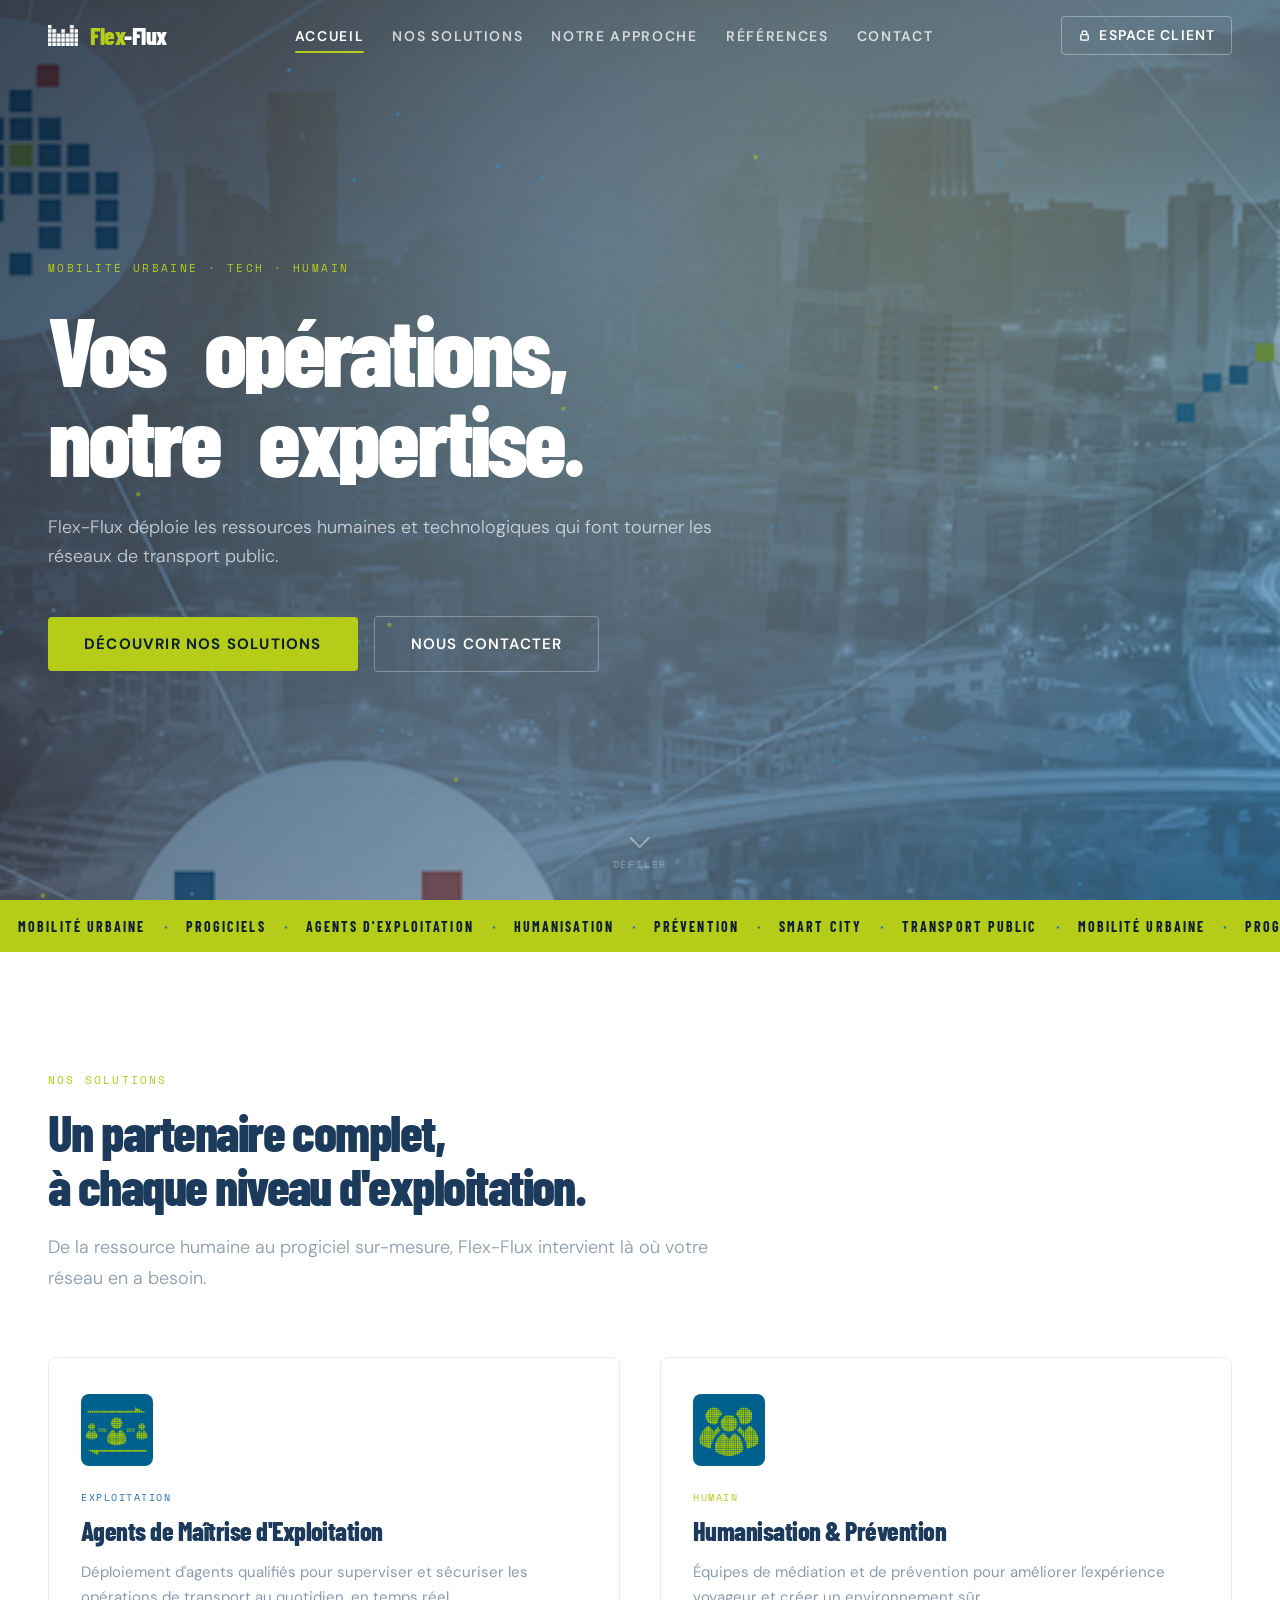
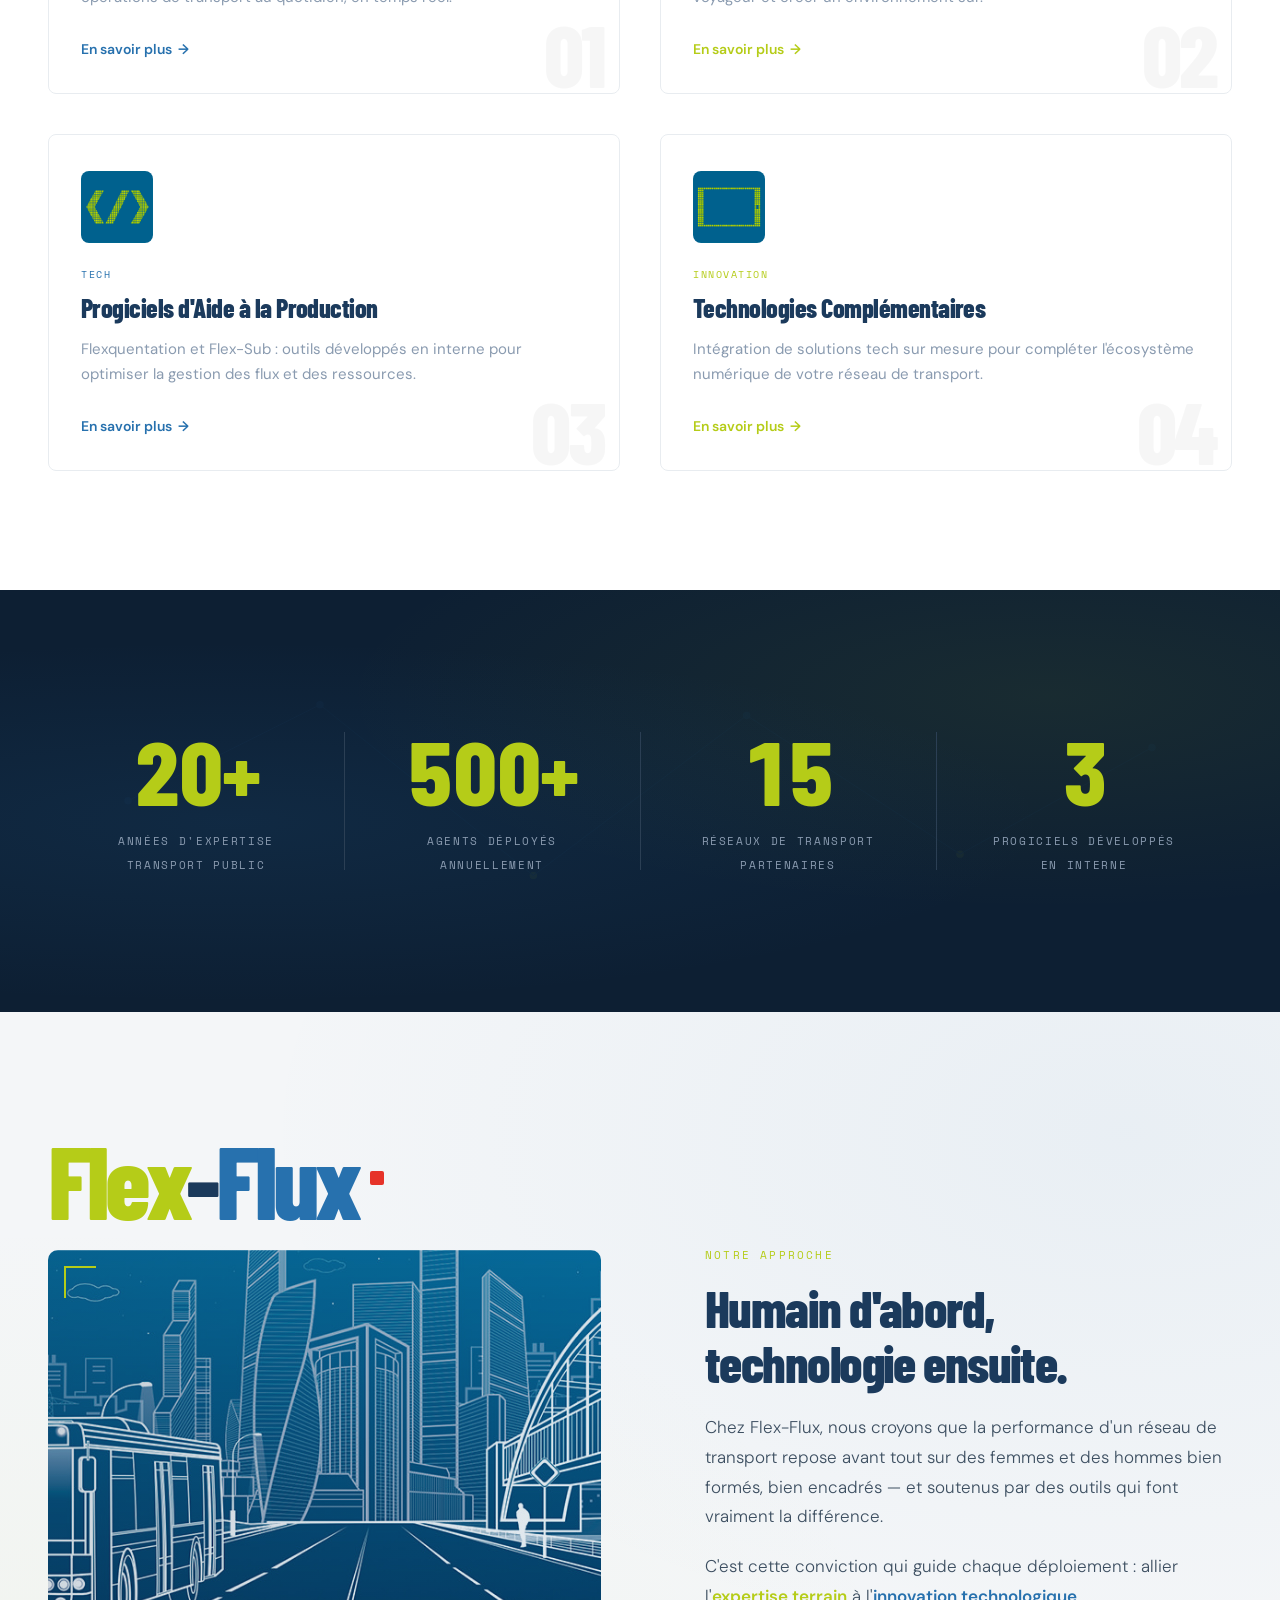
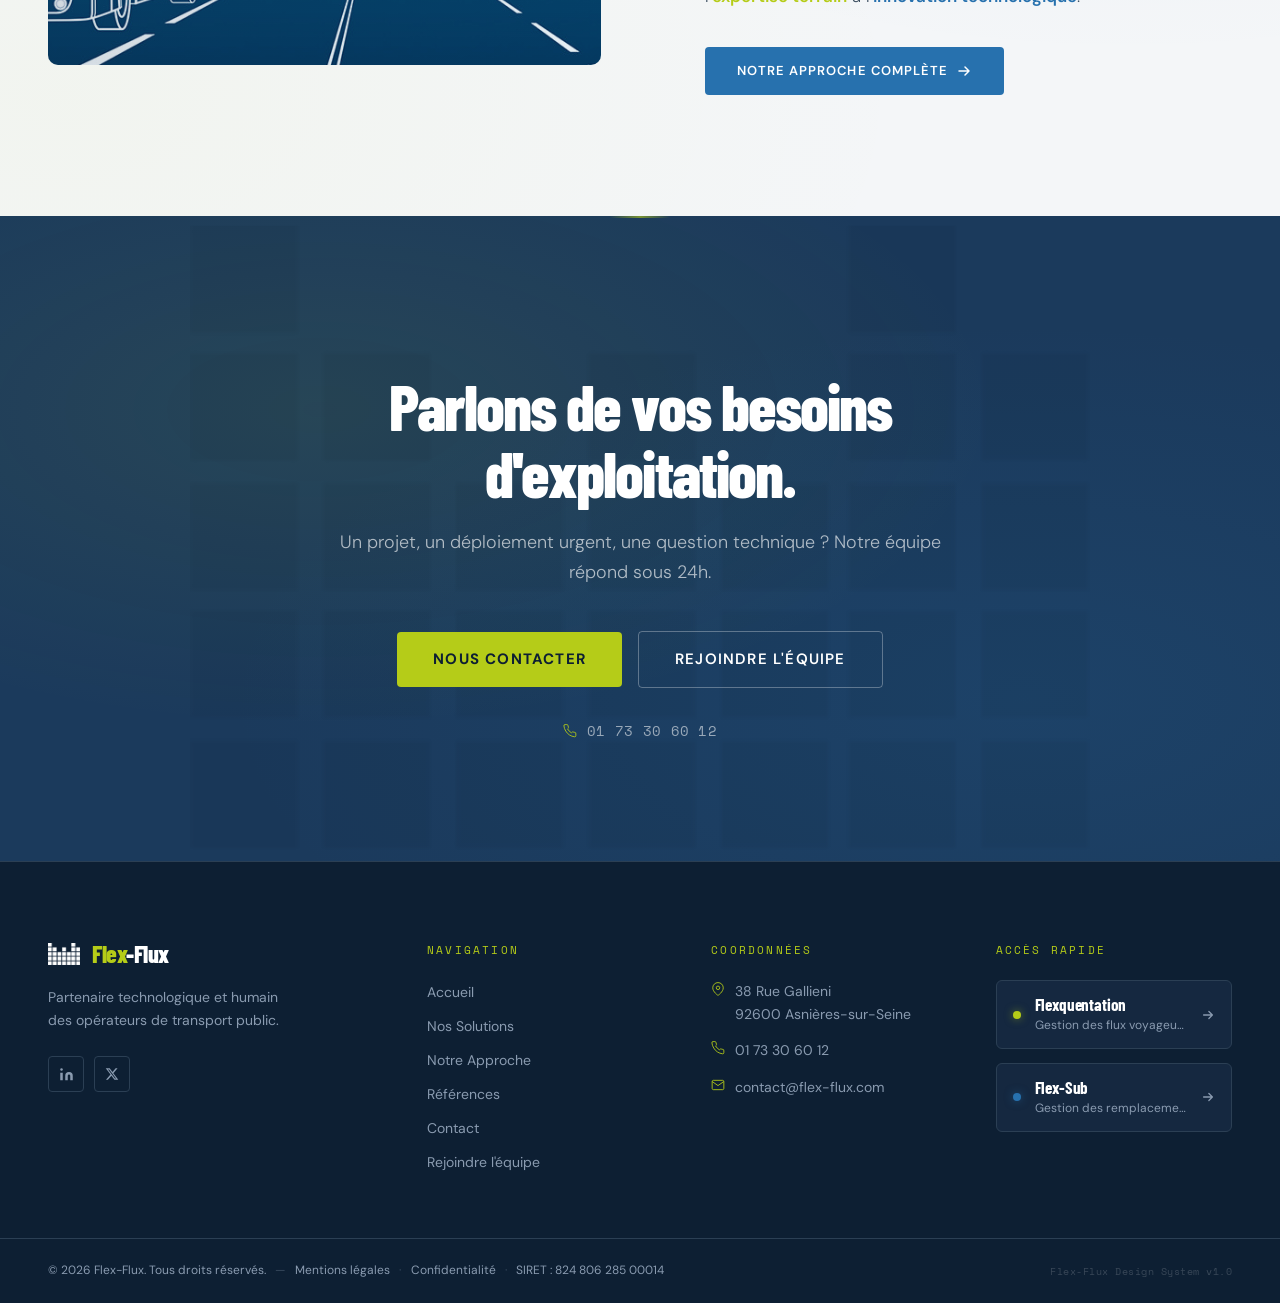
==== index.html @ 49e69983 "Nouveau repo" ====
<!DOCTYPE html>
<html lang="fr">
<head>
  <!-- ═══════════════════════════════════════════════════════════
       META TECHNIQUES — Encoding, viewport, base
       ═══════════════════════════════════════════════════════════ -->
  <meta charset="UTF-8">
  <meta name="viewport" content="width=device-width, initial-scale=1, viewport-fit=cover">
  <meta http-equiv="X-UA-Compatible" content="IE=edge">

  <!-- ═══════════════════════════════════════════════════════════
       SEO — Titre, description, indexation
       ═══════════════════════════════════════════════════════════ -->
  <title>Flex-Flux — Mobilité Urbaine · Tech · Humain</title>
  <meta name="description" content="Flex-Flux déploie les ressources humaines et technologiques qui font tourner les réseaux de transport public. Agents de maîtrise, humanisation, progiciels d'aide à la production.">
  <meta name="keywords" content="transport public, mobilité urbaine, agents de maîtrise d'exploitation, humanisation, progiciels transport, Flexquentation, Flex-Sub">
  <meta name="author" content="Flex-Flux">
  <meta name="robots" content="index, follow">

  <!-- Canonical (à ajuster avec ton domaine final) -->
  <link rel="canonical" href="https://www.flex-flux.com/">

  <!-- Langue alternative (préparation EN — à activer plus tard) -->
  <link rel="alternate" hreflang="fr" href="https://www.flex-flux.com/">
  <link rel="alternate" hreflang="x-default" href="https://www.flex-flux.com/">

  <!-- ═══════════════════════════════════════════════════════════
       OPEN GRAPH — Partages Facebook / LinkedIn
       TODO Lot 4 : créer une og-image dédiée 1200×630px
       ═══════════════════════════════════════════════════════════ -->
  <meta property="og:type"        content="website">
  <meta property="og:locale"      content="fr_FR">
  <meta property="og:site_name"   content="Flex-Flux">
  <meta property="og:title"       content="Flex-Flux — Mobilité Urbaine · Tech · Humain">
  <meta property="og:description" content="Partenaire technologique et humain des opérateurs de transport public. Agents de maîtrise, humanisation, progiciels d'aide à la production.">
  <meta property="og:url"         content="https://www.flex-flux.com/">
  <meta property="og:image"       content="https://www.flex-flux.com/assets/images/banniere-flexflux.jpg">
  <meta property="og:image:width"  content="2000">
  <meta property="og:image:height" content="400">
  <meta property="og:image:alt"   content="Flex-Flux — bannière mobilité urbaine smart city">

  <!-- ═══════════════════════════════════════════════════════════
       TWITTER CARDS — Partages X / Twitter
       ═══════════════════════════════════════════════════════════ -->
  <meta name="twitter:card"        content="summary_large_image">
  <meta name="twitter:title"       content="Flex-Flux — Mobilité Urbaine · Tech · Humain">
  <meta name="twitter:description" content="Partenaire technologique et humain des opérateurs de transport public.">
  <meta name="twitter:image"       content="https://www.flex-flux.com/assets/images/banniere-flexflux.jpg">

  <!-- ═══════════════════════════════════════════════════════════
       UI MOBILE — Couleur barre navigateur, app web
       ═══════════════════════════════════════════════════════════ -->
  <meta name="theme-color" content="#0D1F33">
  <meta name="apple-mobile-web-app-capable" content="yes">
  <meta name="apple-mobile-web-app-status-bar-style" content="black-translucent">
  <meta name="format-detection" content="telephone=no">

  <!-- ═══════════════════════════════════════════════════════════
       FAVICON — TODO Lot 4
       ═══════════════════════════════════════════════════════════ -->
  <!-- <link rel="icon" type="image/png" sizes="32x32" href="assets/images/favicon-32.png"> -->
  <!-- <link rel="icon" type="image/png" sizes="16x16" href="assets/images/favicon-16.png"> -->
  <!-- <link rel="apple-touch-icon" sizes="180x180" href="assets/images/apple-touch-icon.png"> -->

  <!-- ═══════════════════════════════════════════════════════════
       PERFORMANCE — Preconnect & Preload critiques
       ═══════════════════════════════════════════════════════════ -->
  <!-- Preconnect Google Fonts pour gagner ~150ms sur le LCP -->
  <link rel="preconnect" href="https://fonts.googleapis.com">
  <link rel="preconnect" href="https://fonts.gstatic.com" crossorigin>

  <!-- Preload de la bannière hero (LCP critique sur la home) -->
  <link rel="preload" as="image" href="assets/images/banniere-flexflux.jpg" fetchpriority="high">

  <!-- ═══════════════════════════════════════════════════════════
       FEUILLES DE STYLE — Ordre = base → composants → sections
       ═══════════════════════════════════════════════════════════ -->
  <link rel="stylesheet" href="css/base.css">
  <link rel="stylesheet" href="css/navbar.css">
  <link rel="stylesheet" href="css/marquee.css">
  <link rel="stylesheet" href="css/hero.css">
  <link rel="stylesheet" href="css/solutions.css">
  <link rel="stylesheet" href="css/stats.css">
  <link rel="stylesheet" href="css/approche.css">
  <link rel="stylesheet" href="css/cta.css">
  <link rel="stylesheet" href="css/footer.css">
</head>
<body>

<a class="skip-link" href="#main-content">Aller au contenu principal</a>

<!-- ═══ NAVBAR ══════════════════════════════════════════════ -->
<header class="navbar" id="navbar" role="banner">
  <div class="navbar__inner">
    <a class="navbar__logo" href="index.html" aria-label="Flex-Flux — Accueil">
      <img class="navbar__logo-sigle"
           src="assets/images/flex-flux-sigle-blanc.png"
           alt="" aria-hidden="true" width="30" height="27">
      <span class="navbar__logo-text">
        <span class="navbar__logo-dash">Flex</span>-Flux
      </span>
    </a>

    <nav class="navbar__nav" role="navigation" aria-label="Navigation principale">
      <ul class="navbar__nav-list" role="list">
        <li><a class="navbar__nav-link" href="index.html" aria-current="page">Accueil</a></li>
        <li><a class="navbar__nav-link" href="nos-solutions.html">Nos Solutions</a></li>
        <li><a class="navbar__nav-link" href="notre-approche.html">Notre Approche</a></li>
        <li><a class="navbar__nav-link" href="references.html">Références</a></li>
        <li><a class="navbar__nav-link" href="contact.html">Contact</a></li>
      </ul>
    </nav>

    <div class="navbar__actions">
      <a class="navbar__cta" href="espace-client.html">
        <svg width="13" height="13" viewBox="0 0 14 14" fill="none" aria-hidden="true">
          <rect x="3" y="6" width="8" height="6" rx="1" stroke="currentColor" stroke-width="1.5" fill="none"/>
          <path d="M4.5 6V4.5a2.5 2.5 0 0 1 5 0V6" stroke="currentColor" stroke-width="1.5" stroke-linecap="round" fill="none"/>
        </svg>
        Espace Client
      </a>
      <button class="navbar__burger" id="burger-btn" type="button"
              aria-label="Ouvrir le menu" aria-expanded="false"
              aria-controls="mobile-menu">
        <span class="navbar__burger-bar" aria-hidden="true"></span>
        <span class="navbar__burger-bar" aria-hidden="true"></span>
        <span class="navbar__burger-bar" aria-hidden="true"></span>
      </button>
    </div>
  </div>
</header>

<!-- Menu mobile -->
<div class="mobile-menu" id="mobile-menu" role="dialog"
     aria-modal="true" aria-label="Menu principal" hidden>
  <div class="mobile-menu__watermark" aria-hidden="true">
    <img src="assets/images/flex-flux-sigle-blanc.png" alt="" width="380">
  </div>
  <nav class="mobile-menu__nav" aria-label="Navigation mobile">
    <ul class="mobile-menu__list" role="list">
      <li class="mobile-menu__item" style="--item-index:0">
        <a class="mobile-menu__link" href="index.html" aria-current="page">
          <span class="mobile-menu__link-label">Accueil</span>
          <span class="mobile-menu__link-arrow" aria-hidden="true">→</span>
        </a>
      </li>
      <li class="mobile-menu__item" style="--item-index:1">
        <a class="mobile-menu__link" href="nos-solutions.html">
          <span class="mobile-menu__link-label">Nos Solutions</span>
          <span class="mobile-menu__link-arrow" aria-hidden="true">→</span>
        </a>
      </li>
      <li class="mobile-menu__item" style="--item-index:2">
        <a class="mobile-menu__link" href="notre-approche.html">
          <span class="mobile-menu__link-label">Notre Approche</span>
          <span class="mobile-menu__link-arrow" aria-hidden="true">→</span>
        </a>
      </li>
      <li class="mobile-menu__item" style="--item-index:3">
        <a class="mobile-menu__link" href="references.html">
          <span class="mobile-menu__link-label">Références</span>
          <span class="mobile-menu__link-arrow" aria-hidden="true">→</span>
        </a>
      </li>
      <li class="mobile-menu__item" style="--item-index:4">
        <a class="mobile-menu__link" href="contact.html">
          <span class="mobile-menu__link-label">Contact</span>
          <span class="mobile-menu__link-arrow" aria-hidden="true">→</span>
        </a>
      </li>
    </ul>
    <div class="mobile-menu__cta-wrap">
      <a class="mobile-menu__cta" href="espace-client.html">Espace Client</a>
    </div>
  </nav>
</div>

<!-- ═══ MAIN ════════════════════════════════════════════════ -->
<main id="main-content" tabindex="-1">

 <!-- HERO -->
  <section class="hero" aria-labelledby="hero-title">
    <div class="hero__bg"        role="presentation" aria-hidden="true"></div>
    <div class="hero__overlay"   role="presentation" aria-hidden="true"></div>
    <div class="hero__ambient"   role="presentation" aria-hidden="true"></div>
    <canvas class="hero__canvas" aria-hidden="true"></canvas>
    <div class="hero__spotlight" aria-hidden="true"></div>

    <img class="hero__deco"
         src="assets/images/flex-flux-sigle-blanc.png"
         alt="" aria-hidden="true" width="600" loading="eager">

    <div class="hero__content">
      <span class="hero__label">Mobilité Urbaine · Tech · Humain</span>
      <h1 class="hero__title" id="hero-title">
        Vos opérations,<br>notre expertise.
      </h1>
      <p class="hero__sub">
        Flex-Flux déploie les ressources humaines et technologiques
        qui font tourner les réseaux de transport public.
      </p>
      <div class="hero__actions">
        <a class="btn-primary" href="nos-solutions.html">Découvrir nos solutions</a>
        <a class="btn-ghost"   href="contact.html">Nous contacter</a>
      </div>
    </div>

    <div class="hero__scroll" aria-hidden="true">
      <svg class="hero__scroll-icon" width="20" height="12" viewBox="0 0 20 12" fill="none">
        <path d="M1 1L10 10L19 1" stroke="currentColor" stroke-width="2"
              stroke-linecap="round" stroke-linejoin="round"/>
      </svg>
      <span class="hero__scroll-label">Défiler</span>
    </div>
  </section>

  <!-- MARQUEE -->
  <div class="marquee" role="marquee"
       aria-label="Domaines d'expertise Flex-Flux">
    <div class="marquee__track">
      <span class="marquee__item">Mobilité Urbaine</span>
      <span class="marquee__sep" aria-hidden="true">·</span>
      <span class="marquee__item">Progiciels</span>
      <span class="marquee__sep" aria-hidden="true">·</span>
      <span class="marquee__item">Agents d'Exploitation</span>
      <span class="marquee__sep" aria-hidden="true">·</span>
      <span class="marquee__item">Humanisation</span>
      <span class="marquee__sep" aria-hidden="true">·</span>
      <span class="marquee__item">Prévention</span>
      <span class="marquee__sep" aria-hidden="true">·</span>
      <span class="marquee__item">Smart City</span>
      <span class="marquee__sep" aria-hidden="true">·</span>
      <span class="marquee__item">Transport Public</span>
      <span class="marquee__sep" aria-hidden="true">·</span>
      <!-- Doublon pour boucle seamless -->
      <span class="marquee__item" aria-hidden="true">Mobilité Urbaine</span>
      <span class="marquee__sep" aria-hidden="true">·</span>
      <span class="marquee__item" aria-hidden="true">Progiciels</span>
      <span class="marquee__sep" aria-hidden="true">·</span>
      <span class="marquee__item" aria-hidden="true">Agents d'Exploitation</span>
      <span class="marquee__sep" aria-hidden="true">·</span>
      <span class="marquee__item" aria-hidden="true">Humanisation</span>
      <span class="marquee__sep" aria-hidden="true">·</span>
      <span class="marquee__item" aria-hidden="true">Prévention</span>
      <span class="marquee__sep" aria-hidden="true">·</span>
      <span class="marquee__item" aria-hidden="true">Smart City</span>
      <span class="marquee__sep" aria-hidden="true">·</span>
      <span class="marquee__item" aria-hidden="true">Transport Public</span>
      <span class="marquee__sep" aria-hidden="true">·</span>
    </div>
  </div>

  <!-- NOS SOLUTIONS -->
  <section class="solutions" id="nos-solutions" aria-labelledby="solutions-title">
    <div class="solutions__container">
      <header class="solutions__header">
        <span class="section-label reveal">Nos Solutions</span>
        <h2 class="solutions__title reveal" id="solutions-title" data-delay="1">
          Un partenaire complet,<br>à chaque niveau d'exploitation.
        </h2>
        <p class="solutions__intro reveal" data-delay="2">
          De la ressource humaine au progiciel sur-mesure, Flex-Flux
          intervient là où votre réseau en a besoin.
        </p>
      </header>

      <div class="solutions__grid">

        <!-- Card 1 -->
        <article class="sol-card reveal"
                 style="--card-accent: #2771AE"
                 data-delay="1"
                 aria-labelledby="sol-1-title">
          <div class="sol-card__icon-wrap">
            <img class="sol-card__icon-img"
                 src="assets/images/téléchargement (3).jpg"
                 alt="" aria-hidden="true"
                 width="72" height="72" loading="lazy">
            <div class="sol-card__pixel-grid" aria-hidden="true">
              <span class="pixel-cell"></span><span class="pixel-cell"></span><span class="pixel-cell"></span><span class="pixel-cell"></span><span class="pixel-cell"></span><span class="pixel-cell"></span>
              <span class="pixel-cell"></span><span class="pixel-cell"></span><span class="pixel-cell"></span><span class="pixel-cell"></span><span class="pixel-cell"></span><span class="pixel-cell"></span>
              <span class="pixel-cell"></span><span class="pixel-cell"></span><span class="pixel-cell"></span><span class="pixel-cell"></span><span class="pixel-cell"></span><span class="pixel-cell"></span>
              <span class="pixel-cell"></span><span class="pixel-cell"></span><span class="pixel-cell"></span><span class="pixel-cell"></span><span class="pixel-cell"></span><span class="pixel-cell"></span>
              <span class="pixel-cell"></span><span class="pixel-cell"></span><span class="pixel-cell"></span><span class="pixel-cell"></span><span class="pixel-cell"></span><span class="pixel-cell"></span>
              <span class="pixel-cell"></span><span class="pixel-cell"></span><span class="pixel-cell"></span><span class="pixel-cell"></span><span class="pixel-cell"></span><span class="pixel-cell"></span>
            </div>
          </div>
          <span class="sol-card__tag">Exploitation</span>
          <h3 class="sol-card__title" id="sol-1-title">
            Agents de Maîtrise d'Exploitation
          </h3>
          <p class="sol-card__body">
            Déploiement d'agents qualifiés pour superviser et sécuriser
            les opérations de transport au quotidien, en temps réel.
          </p>
          <a class="sol-card__link" href="nos-solutions.html">
            En savoir plus
            <span class="sol-card__link-arrow" aria-hidden="true">→</span>
          </a>
          <span class="sol-card__num" aria-hidden="true">01</span>
        </article>

        <!-- Card 2 -->
        <article class="sol-card reveal"
                 style="--card-accent: #B5CC18"
                 data-delay="2"
                 aria-labelledby="sol-2-title">
          <div class="sol-card__icon-wrap">
            <img class="sol-card__icon-img"
                 src="assets/images/téléchargement (4).jpg"
                 alt="" aria-hidden="true"
                 width="72" height="72" loading="lazy">
            <div class="sol-card__pixel-grid" aria-hidden="true">
              <span class="pixel-cell"></span><span class="pixel-cell"></span><span class="pixel-cell"></span><span class="pixel-cell"></span><span class="pixel-cell"></span><span class="pixel-cell"></span>
              <span class="pixel-cell"></span><span class="pixel-cell"></span><span class="pixel-cell"></span><span class="pixel-cell"></span><span class="pixel-cell"></span><span class="pixel-cell"></span>
              <span class="pixel-cell"></span><span class="pixel-cell"></span><span class="pixel-cell"></span><span class="pixel-cell"></span><span class="pixel-cell"></span><span class="pixel-cell"></span>
              <span class="pixel-cell"></span><span class="pixel-cell"></span><span class="pixel-cell"></span><span class="pixel-cell"></span><span class="pixel-cell"></span><span class="pixel-cell"></span>
              <span class="pixel-cell"></span><span class="pixel-cell"></span><span class="pixel-cell"></span><span class="pixel-cell"></span><span class="pixel-cell"></span><span class="pixel-cell"></span>
              <span class="pixel-cell"></span><span class="pixel-cell"></span><span class="pixel-cell"></span><span class="pixel-cell"></span><span class="pixel-cell"></span><span class="pixel-cell"></span>
            </div>
          </div>
          <span class="sol-card__tag">Humain</span>
          <h3 class="sol-card__title" id="sol-2-title">
            Humanisation &amp; Prévention
          </h3>
          <p class="sol-card__body">
            Équipes de médiation et de prévention pour améliorer
            l'expérience voyageur et créer un environnement sûr.
          </p>
          <a class="sol-card__link" href="nos-solutions.html">
            En savoir plus
            <span class="sol-card__link-arrow" aria-hidden="true">→</span>
          </a>
          <span class="sol-card__num" aria-hidden="true">02</span>
        </article>

        <!-- Card 3 -->
        <article class="sol-card reveal"
                 style="--card-accent: #2771AE"
                 data-delay="3"
                 aria-labelledby="sol-3-title">
          <div class="sol-card__icon-wrap">
            <img class="sol-card__icon-img"
                 src="assets/images/téléchargement (5).jpg"
                 alt="" aria-hidden="true"
                 width="72" height="72" loading="lazy">
            <div class="sol-card__pixel-grid" aria-hidden="true">
              <span class="pixel-cell"></span><span class="pixel-cell"></span><span class="pixel-cell"></span><span class="pixel-cell"></span><span class="pixel-cell"></span><span class="pixel-cell"></span>
              <span class="pixel-cell"></span><span class="pixel-cell"></span><span class="pixel-cell"></span><span class="pixel-cell"></span><span class="pixel-cell"></span><span class="pixel-cell"></span>
              <span class="pixel-cell"></span><span class="pixel-cell"></span><span class="pixel-cell"></span><span class="pixel-cell"></span><span class="pixel-cell"></span><span class="pixel-cell"></span>
              <span class="pixel-cell"></span><span class="pixel-cell"></span><span class="pixel-cell"></span><span class="pixel-cell"></span><span class="pixel-cell"></span><span class="pixel-cell"></span>
              <span class="pixel-cell"></span><span class="pixel-cell"></span><span class="pixel-cell"></span><span class="pixel-cell"></span><span class="pixel-cell"></span><span class="pixel-cell"></span>
              <span class="pixel-cell"></span><span class="pixel-cell"></span><span class="pixel-cell"></span><span class="pixel-cell"></span><span class="pixel-cell"></span><span class="pixel-cell"></span>
            </div>
          </div>
          <span class="sol-card__tag">Tech</span>
          <h3 class="sol-card__title" id="sol-3-title">
            Progiciels d'Aide à la Production
          </h3>
          <p class="sol-card__body">
            Flexquentation et Flex-Sub : outils développés en interne
            pour optimiser la gestion des flux et des ressources.
          </p>
          <a class="sol-card__link" href="nos-solutions.html">
            En savoir plus
            <span class="sol-card__link-arrow" aria-hidden="true">→</span>
          </a>
          <span class="sol-card__num" aria-hidden="true">03</span>
        </article>

        <!-- Card 4 -->
        <article class="sol-card reveal"
                 style="--card-accent: #B5CC18"
                 data-delay="4"
                 aria-labelledby="sol-4-title">
          <div class="sol-card__icon-wrap">
            <img class="sol-card__icon-img"
                 src="assets/images/téléchargement (2).jpg"
                 alt="" aria-hidden="true"
                 width="72" height="72" loading="lazy">
            <div class="sol-card__pixel-grid" aria-hidden="true">
              <span class="pixel-cell"></span><span class="pixel-cell"></span><span class="pixel-cell"></span><span class="pixel-cell"></span><span class="pixel-cell"></span><span class="pixel-cell"></span>
              <span class="pixel-cell"></span><span class="pixel-cell"></span><span class="pixel-cell"></span><span class="pixel-cell"></span><span class="pixel-cell"></span><span class="pixel-cell"></span>
              <span class="pixel-cell"></span><span class="pixel-cell"></span><span class="pixel-cell"></span><span class="pixel-cell"></span><span class="pixel-cell"></span><span class="pixel-cell"></span>
              <span class="pixel-cell"></span><span class="pixel-cell"></span><span class="pixel-cell"></span><span class="pixel-cell"></span><span class="pixel-cell"></span><span class="pixel-cell"></span>
              <span class="pixel-cell"></span><span class="pixel-cell"></span><span class="pixel-cell"></span><span class="pixel-cell"></span><span class="pixel-cell"></span><span class="pixel-cell"></span>
              <span class="pixel-cell"></span><span class="pixel-cell"></span><span class="pixel-cell"></span><span class="pixel-cell"></span><span class="pixel-cell"></span><span class="pixel-cell"></span>
            </div>
          </div>
          <span class="sol-card__tag">Innovation</span>
          <h3 class="sol-card__title" id="sol-4-title">
            Technologies Complémentaires
          </h3>
          <p class="sol-card__body">
            Intégration de solutions tech sur mesure pour compléter
            l'écosystème numérique de votre réseau de transport.
          </p>
          <a class="sol-card__link" href="nos-solutions.html">
            En savoir plus
            <span class="sol-card__link-arrow" aria-hidden="true">→</span>
          </a>
          <span class="sol-card__num" aria-hidden="true">04</span>
        </article>

      </div>
    </div>
  </section>

  <!-- CHIFFRES CLÉS -->
  <section class="stats" id="chiffres-cles" aria-labelledby="stats-title">
    <svg class="stats__network" viewBox="0 0 1200 300" fill="none"
         aria-hidden="true" focusable="false">
      <circle cx="120"  cy="150" r="3.5" fill="#2771AE"/>
      <circle cx="300"  cy="60"  r="3.5" fill="#2771AE"/>
      <circle cx="500"  cy="220" r="3.5" fill="#B5CC18"/>
      <circle cx="700"  cy="70"  r="3.5" fill="#2771AE"/>
      <circle cx="900"  cy="200" r="3.5" fill="#B5CC18"/>
      <circle cx="1080" cy="100" r="3.5" fill="#2771AE"/>
      <line x1="120"  y1="150" x2="300"  y2="60"  stroke="#2771AE" stroke-width=".9"/>
      <line x1="300"  y1="60"  x2="500"  y2="220" stroke="#2771AE" stroke-width=".9"/>
      <line x1="500"  y1="220" x2="700"  y2="70"  stroke="#2771AE" stroke-width=".9"/>
      <line x1="700"  y1="70"  x2="900"  y2="200" stroke="#2771AE" stroke-width=".9"/>
      <line x1="900"  y1="200" x2="1080" y2="100" stroke="#2771AE" stroke-width=".9"/>
    </svg>
    <div class="stats__container">
      <h2 class="sr-only" id="stats-title">Chiffres clés Flex-Flux</h2>
      <div class="stats__grid" id="stats-grid">
        <div class="stat-item reveal">
          <span class="stat-item__value"
                data-count="20" data-suffix="+"
                aria-label="Plus de 20 années d'expertise">0</span>
          <span class="stat-item__label">Années d'expertise<br>transport public</span>
        </div>
        <div class="stat-item reveal" data-delay="1">
          <span class="stat-item__value"
                data-count="500" data-suffix="+"
                aria-label="Plus de 500 agents déployés">0</span>
          <span class="stat-item__label">Agents déployés<br>annuellement</span>
        </div>
        <div class="stat-item reveal" data-delay="2">
          <span class="stat-item__value"
                data-count="15"
                aria-label="15 réseaux partenaires">0</span>
          <span class="stat-item__label">Réseaux de transport<br>partenaires</span>
        </div>
        <div class="stat-item reveal" data-delay="3">
          <span class="stat-item__value"
                data-count="3"
                aria-label="3 progiciels développés en interne">0</span>
          <span class="stat-item__label">Progiciels développés<br>en interne</span>
        </div>
      </div>
    </div>
  </section>

  <!-- NOTRE APPROCHE -->
  <section class="approach" id="notre-approche" aria-labelledby="approach-title">

    <div class="approach__container">

      <!-- Colonne gauche : citation + image -->
      <div class="approach__left">

        <!-- Citation éditoriale signature, au-dessus de l'image -->
        <div class="approach__statement-wrap">
          <h2 class="approach__statement" aria-hidden="true">
            <span class="approach__statement-flex">Flex</span><span class="approach__statement-dash">-</span><span class="approach__statement-flux">Flux</span><span class="approach__statement-dot" aria-hidden="true"></span>
          </h2>
          <span class="sr-only">Flex-Flux</span>
        </div>

        <!-- Image avec clip-path reveal -->
        <div class="approach__image">
          <img src="assets/images/banniere-flexflux-2.jpg"
               alt="Illustration blueprint d'un bus en ville — l'expertise terrain Flex-Flux"
               width="600" height="450" loading="lazy">
          <div class="approach__image-overlay" aria-hidden="true"></div>
          <div class="approach__image-corner"  aria-hidden="true"></div>
        </div>

      </div>

      <!-- Colonne droite : texte -->
      <div class="approach__text">
        <span class="section-label reveal">Notre Approche</span>
        <h3 class="approach__title reveal" id="approach-title" data-delay="1">
          Humain d'abord,<br>technologie ensuite.
        </h3>
        <p class="approach__body reveal" data-delay="2">
          Chez Flex-Flux, nous croyons que la performance d'un réseau de transport
          repose avant tout sur des femmes et des hommes bien formés, bien encadrés
          — et soutenus par des outils qui font vraiment la différence.
        </p>
        <p class="approach__body reveal" data-delay="2">
          C'est cette conviction qui guide chaque déploiement : allier
          l'<span class="approach__accent-flex">expertise terrain</span>
          à l'<span class="approach__accent-flux">innovation technologique</span>.
        </p>
        <a class="approach__cta reveal" href="notre-approche.html" data-delay="3">
          Notre approche complète
          <svg class="approach__cta-arrow" width="16" height="16" viewBox="0 0 16 16"
               fill="none" aria-hidden="true">
            <path d="M3 8h10M9 4l4 4-4 4" stroke="currentColor"
                  stroke-width="1.5" stroke-linecap="round" stroke-linejoin="round"/>
          </svg>
        </a>
      </div>

    </div>
  </section>

  <!-- CTA -->
  <section class="cta-section" aria-labelledby="cta-title">
    <div class="cta-section__divider" aria-hidden="true"></div>

    <img class="cta-section__deco"
         src="assets/images/flex-flux-sigle-blanc.png"
         alt="" aria-hidden="true" width="900" loading="lazy">

    <div class="cta-section__container">
      <span class="section-label reveal">Travaillons ensemble</span>
      <h2 class="cta-section__title reveal" id="cta-title" data-delay="1">
        Parlons de vos besoins d'exploitation.
      </h2>
      <p class="cta-section__sub reveal" data-delay="2">
        Un projet, un déploiement urgent, une question technique ?
        Notre équipe répond sous 24h.
      </p>
      <div class="cta-section__actions reveal" data-delay="3">
        <a class="btn-primary" href="contact.html">Nous contacter</a>
        <a class="btn-ghost"   href="carrieres/index.html">Rejoindre l'équipe</a>
      </div>
      <div class="cta-section__tel reveal" data-delay="4">
        <svg class="cta-section__tel-icon" width="14" height="14" viewBox="0 0 24 24"
             fill="none" stroke="currentColor" stroke-width="1.5" aria-hidden="true">
          <path d="M22 16.92v3a2 2 0 0 1-2.18 2 19.79 19.79 0 0 1-8.63-3.07A19.5 19.5 0 0 1 4.69 12 19.79 19.79 0 0 1 1.61 3.4 2 2 0 0 1 3.58 1h3a2 2 0 0 1 2 1.72c.127.96.361 1.903.7 2.81a2 2 0 0 1-.45 2.11L7.91 8.54a16 16 0 0 0 6.55 6.55l.92-.92a2 2 0 0 1 2.11-.45c.907.339 1.85.573 2.81.7A2 2 0 0 1 22 16.92z"/>
        </svg>
        <a href="tel:+33173306012">01 73 30 60 12</a>
      </div>
    </div>
  </section>

</main>

<!-- ═══ FOOTER ═══════════════════════════════════════════════ -->
<footer class="footer" role="contentinfo" aria-label="Pied de page Flex-Flux">
  <div class="footer__top">

    <div class="footer__brand">
      <a class="footer__logo" href="index.html" aria-label="Flex-Flux — Accueil">
        <img class="footer__logo-sigle"
             src="assets/images/flex-flux-sigle-blanc.png"
             alt="" aria-hidden="true" width="32">
        <span class="footer__logo-text">
          <span class="footer__logo-dash">Flex</span>-Flux
        </span>
      </a>
      <p class="footer__baseline">
        Partenaire technologique et humain des opérateurs de transport public.
      </p>
      <nav class="footer__social" aria-label="Réseaux sociaux">
        <a class="footer__social-link"
           href="https://linkedin.com/company/flex-flux"
           target="_blank" rel="noopener noreferrer"
           aria-label="Flex-Flux sur LinkedIn">
          <svg width="15" height="15" viewBox="0 0 24 24" fill="currentColor" aria-hidden="true">
            <path d="M16 8a6 6 0 0 1 6 6v7h-4v-7a2 2 0 0 0-2-2 2 2 0 0 0-2 2v7h-4v-7a6 6 0 0 1 6-6zM2 9h4v12H2z"/>
            <circle cx="4" cy="4" r="2"/>
          </svg>
        </a>
        <a class="footer__social-link"
           href="https://twitter.com/flexflux"
           target="_blank" rel="noopener noreferrer"
           aria-label="Flex-Flux sur X (Twitter)">
          <svg width="14" height="14" viewBox="0 0 24 24" fill="currentColor" aria-hidden="true">
            <path d="M18.244 2.25h3.308l-7.227 8.26 8.502 11.24H16.17l-5.214-6.817L4.99 21.75H1.68l7.73-8.835L1.254 2.25H8.08l4.713 6.231zm-1.161 17.52h1.833L7.084 4.126H5.117z"/>
          </svg>
        </a>
      </nav>
    </div>

    <nav aria-label="Navigation footer">
      <span class="footer__col-title">Navigation</span>
      <ul class="footer__nav-list" role="list">
        <li><a class="footer__nav-link" href="index.html">Accueil</a></li>
        <li><a class="footer__nav-link" href="nos-solutions.html">Nos Solutions</a></li>
        <li><a class="footer__nav-link" href="notre-approche.html">Notre Approche</a></li>
        <li><a class="footer__nav-link" href="references.html">Références</a></li>
        <li><a class="footer__nav-link" href="contact.html">Contact</a></li>
        <li><a class="footer__nav-link" href="carrieres/index.html">Rejoindre l'équipe</a></li>
      </ul>
    </nav>

    <div>
      <span class="footer__col-title">Coordonnées</span>
      <address style="font-style: normal">
        <ul class="footer__contact-list" role="list">
          <li class="footer__contact-item">
            <svg class="footer__contact-icon" width="14" height="14" viewBox="0 0 24 24"
                 fill="none" stroke="currentColor" stroke-width="1.5" aria-hidden="true">
              <path d="M21 10c0 7-9 13-9 13s-9-6-9-13a9 9 0 0 1 18 0z"/>
              <circle cx="12" cy="10" r="3"/>
            </svg>
            <span>38 Rue Gallieni<br>
              92600 Asnières-sur-Seine</span>
          </li>
          <li class="footer__contact-item">
            <svg class="footer__contact-icon" width="14" height="14" viewBox="0 0 24 24"
                 fill="none" stroke="currentColor" stroke-width="1.5" aria-hidden="true">
              <path d="M22 16.92v3a2 2 0 0 1-2.18 2 19.79 19.79 0 0 1-8.63-3.07A19.5 19.5 0 0 1 4.69 12 19.79 19.79 0 0 1 1.61 3.4 2 2 0 0 1 3.58 1h3a2 2 0 0 1 2 1.72c.127.96.361 1.903.7 2.81a2 2 0 0 1-.45 2.11L7.91 8.54a16 16 0 0 0 6.55 6.55l.92-.92a2 2 0 0 1 2.11-.45c.907.339 1.85.573 2.81.7A2 2 0 0 1 22 16.92z"/>
            </svg>
            <a class="footer__contact-link" href="tel:+33173306012">01 73 30 60 12</a>
          </li>
          <li class="footer__contact-item">
            <svg class="footer__contact-icon" width="14" height="14" viewBox="0 0 24 24"
                 fill="none" stroke="currentColor" stroke-width="1.5" aria-hidden="true">
              <path d="M4 4h16c1.1 0 2 .9 2 2v12c0 1.1-.9 2-2 2H4c-1.1 0-2-.9-2-2V6c0-1.1.9-2 2-2z"/>
              <polyline points="22,6 12,13 2,6"/>
            </svg>
            <a class="footer__contact-link" href="mailto:contact@flex-flux.com">
              contact@flex-flux.com
            </a>
          </li>
        </ul>
      </address>
    </div>

    <div>
      <span class="footer__col-title">Accès Rapide</span>
      <div class="footer__products">
        <a class="footer__product-card" href="espace-client.html"
           aria-label="Accéder à Flexquentation">
          <span class="footer__product-dot" aria-hidden="true"></span>
          <div class="footer__product-info">
            <div class="footer__product-name">Flexquentation</div>
            <div class="footer__product-desc">Gestion des flux voyageurs</div>
          </div>
          <svg class="footer__product-arrow" width="14" height="14"
               viewBox="0 0 16 16" fill="none" aria-hidden="true">
            <path d="M3 8h10M9 4l4 4-4 4" stroke="currentColor"
                  stroke-width="1.5" stroke-linecap="round" stroke-linejoin="round"/>
          </svg>
        </a>
        <a class="footer__product-card" href="espace-client.html"
           aria-label="Accéder à Flex-Sub">
          <span class="footer__product-dot footer__product-dot--blue" aria-hidden="true"></span>
          <div class="footer__product-info">
            <div class="footer__product-name">Flex-Sub</div>
            <div class="footer__product-desc">Gestion des remplacements</div>
          </div>
          <svg class="footer__product-arrow" width="14" height="14"
               viewBox="0 0 16 16" fill="none" aria-hidden="true">
            <path d="M3 8h10M9 4l4 4-4 4" stroke="currentColor"
                  stroke-width="1.5" stroke-linecap="round" stroke-linejoin="round"/>
          </svg>
        </a>
      </div>
    </div>

  </div>

  <div class="footer__bottom">
    <p class="footer__legal">
      © 2026 Flex-Flux. Tous droits réservés.
      <span class="footer__legal-sep">—</span>
      <a href="#">Mentions légales</a>
      <span class="footer__legal-sep">·</span>
      <a href="#">Confidentialité</a>
      <span class="footer__legal-sep">·</span>
      SIRET&nbsp;: 824&nbsp;806&nbsp;285&nbsp;00014
    </p>
    <span class="footer__credit" aria-hidden="true">Flex-Flux Design System v1.0</span>
  </div>
</footer>

<!-- ═══ SCRIPTS ══════════════════════════════════════════════ -->
<script src="js/nav.js"></script>
<script defer src="js/hero.js"></script>
<script defer src="js/approche.js"></script>
<script>
  (function () {
    'use strict';

    /* Scroll Reveal */
    var obs = new IntersectionObserver(function (entries) {
      entries.forEach(function (e) {
        if (e.isIntersecting) {
          e.target.classList.add('is-visible');
          obs.unobserve(e.target);
        }
      });
    }, { threshold: 0.12, rootMargin: '0px 0px -40px 0px' });

    document.querySelectorAll('.reveal, .reveal-left, .reveal-right').forEach(function (el) {
      obs.observe(el);
    });

    /* Counter animation easeOutExpo */
    function easeOutExpo(t) {
      return t === 1 ? 1 : 1 - Math.pow(2, -10 * t);
    }

    function animateCounter(el) {
      var target   = parseInt(el.dataset.count, 10);
      var suffix   = el.dataset.suffix || '';
      var duration = 1200;
      var startTs  = null;
      el.dataset.animated = 'true';

      function step(ts) {
        if (!startTs) startTs = ts;
        var progress = Math.min((ts - startTs) / duration, 1);
        el.textContent = Math.round(easeOutExpo(progress) * target) + suffix;
        if (progress < 1) {
          requestAnimationFrame(step);
        } else {
          el.textContent = target + suffix;
        }
      }
      requestAnimationFrame(step);
    }

    if (window.matchMedia('(prefers-reduced-motion: reduce)').matches) {
      document.querySelectorAll('[data-count]').forEach(function (el) {
        el.textContent = el.dataset.count + (el.dataset.suffix || '');
      });
    } else {
      var grid = document.getElementById('stats-grid');
      if (grid) {
        new IntersectionObserver(function (entries) {
          entries.forEach(function (entry) {
            if (!entry.isIntersecting) return;
            entry.target.querySelectorAll('[data-count]').forEach(function (c) {
              if (!c.dataset.animated) animateCounter(c);
            });
          });
        }, { threshold: 0.35 }).observe(grid);
      }
    }

    /* Pixel Reveal */
    document.querySelectorAll('.sol-card').forEach(function (card) {
      var cells = Array.from(card.querySelectorAll('.pixel-cell'));
      card.addEventListener('mouseenter', function () {
        cells.forEach(function (cell) {
          cell.classList.remove('is-off');
          cell.style.transitionDelay = Math.floor(Math.random() * 380) + 'ms';
          cell.classList.add('is-lit');
        });
      });
      card.addEventListener('mouseleave', function () {
        cells.forEach(function (cell) {
          cell.classList.remove('is-lit');
          cell.classList.add('is-off');
          cell.addEventListener('transitionend', function () {
            cell.classList.remove('is-off');
          }, { once: true });
        });
      });
    });

  }());
</script>

</body>
</html>
---- css/base.css ----
/* =============================================================================
   BASE.CSS — Flex-Flux Design System
   Fondation : variables, reset, typographie, utilitaires globaux
   ============================================================================= */

/* ── Google Fonts ─────────────────────────────────────────── */
@import url('https://fonts.googleapis.com/css2?family=Barlow+Condensed:wght@700;800&family=DM+Sans:ital,opsz,wght@0,9..40,300;0,9..40,400;0,9..40,600;1,9..40,300&family=Space+Mono:wght@400;700&display=swap');

/* ── Variables ─────────────────────────────────────────────── */
:root {
  /* Couleurs principales */
  --ff-navy:              #1B3A5C;
  --ff-blue:              #2771AE;
  --ff-blue-light:        #3A8FC7;
  --ff-blue-dark:         #1B5A9A;
  --ff-pixel-green:       #B5CC18;
  --ff-pixel-green-dark:  #A3B814;
  --ff-red:               #E63329;
  --ff-white:             #FFFFFF;
  --ff-off-white:         #F4F6F8;
  --ff-grey-light:        #E8ECF0;
  --ff-grey-mid:          #8A9BB0;
  --ff-grey-dark:         #3D4F61;
  --ff-bg-deep:           #0D1F33;
  --ff-bg-panel:          #152840;
  --ff-border-dark:       #2B3F54;
  --ff-success:           #4CAF50;
  --ff-error:             #E63329;

  /* Typographie */
  --font-display: 'Barlow Condensed', sans-serif;
  --font-body:    'DM Sans', sans-serif;
  --font-mono:    'Space Mono', monospace;

  /* Navbar heights */
  --navbar-h-mobile: 60px;
  --navbar-h-desk:   72px;

  /* Easings */
  --ease-out:    cubic-bezier(0.25, 0.46, 0.45, 0.94);
  --ease-spring: cubic-bezier(0.34, 1.56, 0.64, 1);
  --ease-in-out: cubic-bezier(0.76, 0, 0.24, 1);
}

/* ── Reset ─────────────────────────────────────────────────── */
*, *::before, *::after {
  box-sizing: border-box;
  margin: 0;
  padding: 0;
}

html {
  -webkit-font-smoothing: antialiased;
  -moz-osx-font-smoothing: grayscale;
  scroll-behavior: smooth;
  font-size: 16px;
}

body {
  font-family: var(--font-body);
  color: var(--ff-grey-dark);
  background: var(--ff-white);
  overflow-x: hidden;
  line-height: 1.5;
}

img, svg {
  display: block;
  max-width: 100%;
}

a {
  color: inherit;
  text-decoration: none;
}

button {
  cursor: pointer;
  border: none;
  background: none;
  font: inherit;
  color: inherit;
}

ul, ol {
  list-style: none;
}

input, textarea, select {
  font: inherit;
}

/* ── Focus ─────────────────────────────────────────────────── */
:focus:not(:focus-visible) {
  outline: none;
}

:focus-visible {
  outline: 2px solid var(--ff-pixel-green);
  outline-offset: 3px;
  border-radius: 4px;
}

/* ── Sélection ─────────────────────────────────────────────── */
::selection {
  background: var(--ff-pixel-green);
  color: var(--ff-bg-deep);
}

/* ── Skip link accessibilité ───────────────────────────────── */
.skip-link {
  position: absolute;
  top: -100%;
  left: 1.5rem;
  z-index: 999;
  padding: .75rem 1.5rem;
  background: var(--ff-pixel-green);
  color: var(--ff-bg-deep);
  font-weight: 600;
  border-radius: 6px;
  transition: top .15s;
}
.skip-link:focus {
  top: 1rem;
}

/* ── Utilitaire screen-reader only ────────────────────────── */
.sr-only {
  position: absolute;
  width: 1px;
  height: 1px;
  padding: 0;
  margin: -1px;
  overflow: hidden;
  clip: rect(0, 0, 0, 0);
  white-space: nowrap;
  border: 0;
}

/* ── Scroll reveal ─────────────────────────────────────────── */
.reveal {
  opacity: 0;
  transform: translateY(28px);
  transition:
    opacity   .6s var(--ease-out),
    transform .6s var(--ease-out);
  will-change: opacity, transform;
}
.reveal.is-visible {
  opacity: 1;
  transform: none;
}

.reveal-left {
  opacity: 0;
  transform: translateX(-36px);
  transition:
    opacity   .6s var(--ease-out),
    transform .6s var(--ease-out);
}
.reveal-left.is-visible {
  opacity: 1;
  transform: none;
}

.reveal-right {
  opacity: 0;
  transform: translateX(36px);
  transition:
    opacity   .6s var(--ease-out),
    transform .6s var(--ease-out);
}
.reveal-right.is-visible {
  opacity: 1;
  transform: none;
}

/* Délais stagger */
[data-delay="1"] { transition-delay: 100ms; }
[data-delay="2"] { transition-delay: 200ms; }
[data-delay="3"] { transition-delay: 300ms; }
[data-delay="4"] { transition-delay: 400ms; }
[data-delay="5"] { transition-delay: 500ms; }

/* ── Reduced motion ────────────────────────────────────────── */
@media (prefers-reduced-motion: reduce) {
  *,
  *::before,
  *::after {
    animation-duration: .01ms !important;
    animation-iteration-count: 1 !important;
    transition-duration: .01ms !important;
  }

  .reveal,
  .reveal-left,
  .reveal-right {
    opacity: 1 !important;
    transform: none !important;
    transition: none !important;
  }
}

/* ── Section label (mono vert) ─────────────────────────────── */
.section-label {
  display: block;
  font-family: var(--font-mono);
  font-size: .6875rem;
  text-transform: uppercase;
  letter-spacing: .2em;
  color: var(--ff-pixel-green);
  margin-bottom: 1rem;
}

/* ── Boutons globaux ───────────────────────────────────────── */
.btn-primary {
  display: inline-flex;
  align-items: center;
  gap: .5rem;
  padding: 1rem 2.25rem;
  background: var(--ff-pixel-green);
  color: var(--ff-bg-deep);
  font-weight: 700;
  font-size: .9375rem;
  text-transform: uppercase;
  letter-spacing: .08em;
  border-radius: 4px;
  border: none;
  cursor: pointer;
  transition:
    background .2s,
    transform  .2s var(--ease-spring),
    box-shadow .2s;
}
.btn-primary:hover {
  background: var(--ff-pixel-green-dark);
  transform: translateY(-2px);
  box-shadow: 0 8px 28px rgba(181, 204, 24, .35);
}

.btn-ghost {
  display: inline-flex;
  align-items: center;
  gap: .5rem;
  padding: 1rem 2.25rem;
  background: transparent;
  color: var(--ff-white);
  font-weight: 600;
  font-size: .9375rem;
  text-transform: uppercase;
  letter-spacing: .08em;
  border-radius: 4px;
  border: 1.5px solid rgba(255, 255, 255, .3);
  cursor: pointer;
  transition: border-color .2s, background .2s, color .2s;
}
.btn-ghost:hover {
  border-color: var(--ff-white);
  background: rgba(255, 255, 255, .06);
}

/* ── Container global ──────────────────────────────────────── */
.container {
  max-width: 1280px;
  margin-inline: auto;
  padding-inline: 1.5rem;
}
@media (min-width: 1024px) {
  .container {
    padding-inline: 3rem;
  }
}

/* ── Body avec menu ouvert (mobile) ────────────────────────── */
body.menu-open {
  overflow: hidden;
  position: fixed;
  width: 100%;
}
---- css/navbar.css ----
/* =============================================================================
   NAVBAR.CSS — Flex-Flux
   Navbar fixe glassmorphism + menu mobile plein écran
   Dépend de : base.css
   ============================================================================= */

/* ── Navbar ────────────────────────────────────────────────── */
.navbar {
  position: fixed;
  top: 0; left: 0; right: 0;
  z-index: 200;
  height: var(--navbar-h-mobile);
  background: transparent;
  border-bottom: 1px solid transparent;
  transition:
    background     .45s var(--ease-out),
    border-color   .45s var(--ease-out),
    backdrop-filter .45s var(--ease-out);
}

.navbar.is-scrolled {
  background: rgba(13, 31, 51, .88);
  border-bottom-color: rgba(255, 255, 255, .08);
  backdrop-filter: blur(20px);
  -webkit-backdrop-filter: blur(20px);
}

@media (min-width: 1024px) {
  .navbar {
    height: var(--navbar-h-desk);
  }
}

/* ── Inner ─────────────────────────────────────────────────── */
.navbar__inner {
  display: flex;
  align-items: center;
  justify-content: space-between;
  height: 100%;
  max-width: 1280px;
  margin-inline: auto;
  padding-inline: 1.5rem;
  gap: 2rem;
}

@media (min-width: 1024px) {
  .navbar__inner {
    padding-inline: 3rem;
  }
}

/* ── Logo ──────────────────────────────────────────────────── */
.navbar__logo {
  display: flex;
  align-items: center;
  gap: .75rem;
  border-radius: 4px;
  transition: opacity .2s;
}
.navbar__logo:hover { opacity: .85; }
.navbar__logo:focus-visible {
  outline: 2px solid var(--ff-pixel-green);
  outline-offset: 4px;
}

.navbar__logo-sigle {
  width: 30px;
  height: auto;
}

.navbar__logo-text {
  font-family: var(--font-display);
  font-size: 1.5rem;
  font-weight: 800;
  letter-spacing: -.02em;
  color: var(--ff-white);
  white-space: nowrap;
  line-height: 1;
}

.navbar__logo-dash {
  color: var(--ff-pixel-green);
}

/* Badge "Carrières" (site carrières uniquement) */
.navbar__logo-badge {
  font-family: var(--font-mono);
  font-size: .45rem;
  text-transform: uppercase;
  letter-spacing: .1em;
  background: var(--ff-pixel-green);
  color: var(--ff-bg-deep);
  padding: .2em .55em;
  border-radius: 3px;
  font-weight: 700;
  align-self: flex-start;
  margin-top: 4px;
  margin-left: .25rem;
}

/* ── Navigation desktop ────────────────────────────────────── */
.navbar__nav {
  display: none;
  flex: 1;
  justify-content: center;
}

@media (min-width: 1024px) {
  .navbar__nav {
    display: flex;
  }
}

.navbar__nav-list {
  display: flex;
  align-items: center;
  gap: .25rem;
}

.navbar__nav-link {
  position: relative;
  padding: .5rem .75rem;
  font-size: .875rem;
  font-weight: 600;
  text-transform: uppercase;
  letter-spacing: .12em;
  color: rgba(255, 255, 255, .75);
  border-radius: 4px;
  transition: color .25s;
}

/* Underline slide */
.navbar__nav-link::after {
  content: '';
  position: absolute;
  bottom: 0; left: .75rem; right: .75rem;
  height: 1.5px;
  background: var(--ff-pixel-green);
  transform: scaleX(0);
  transform-origin: left;
  transition: transform .25s var(--ease-out);
  border-radius: 99px;
}

.navbar__nav-link:hover { color: var(--ff-white); }
.navbar__nav-link:hover::after { transform: scaleX(1); }
.navbar__nav-link[aria-current="page"] { color: var(--ff-white); }
.navbar__nav-link[aria-current="page"]::after { transform: scaleX(1); }

/* ── Actions (CTA + burger) ────────────────────────────────── */
.navbar__actions {
  display: flex;
  align-items: center;
  gap: 1rem;
  flex-shrink: 0;
}

/* CTA "Espace Client" */
.navbar__cta {
  display: inline-flex;
  align-items: center;
  gap: .5rem;
  padding: .5rem 1rem;
  font-size: .875rem;
  font-weight: 600;
  text-transform: uppercase;
  letter-spacing: .08em;
  color: var(--ff-white);
  border: 1.5px solid rgba(255, 255, 255, .35);
  border-radius: 4px;
  transition: all .25s var(--ease-out);
}
.navbar__cta:hover {
  color: var(--ff-bg-deep);
  background: var(--ff-pixel-green);
  border-color: var(--ff-pixel-green);
  transform: translateY(-1px);
}
.navbar__cta:focus-visible {
  outline: 2px solid var(--ff-pixel-green);
  outline-offset: 3px;
}

/* Lien "← Site principal" (site carrières) */
.navbar__back {
  display: inline-flex;
  align-items: center;
  gap: .4rem;
  padding: .45rem .9rem;
  font-size: .8125rem;
  font-weight: 600;
  text-transform: uppercase;
  letter-spacing: .08em;
  color: rgba(255, 255, 255, .75);
  border: 1.5px solid rgba(255, 255, 255, .2);
  border-radius: 4px;
  transition: all .2s;
}
.navbar__back:hover {
  color: var(--ff-white);
  border-color: rgba(255, 255, 255, .5);
}

/* ── Burger ────────────────────────────────────────────────── */
.navbar__burger {
  display: flex;
  flex-direction: column;
  justify-content: center;
  align-items: center;
  gap: 5px;
  width: 44px;
  height: 44px;
  border-radius: 4px;
  transition: background .2s;
}
.navbar__burger:hover {
  background: rgba(255, 255, 255, .08);
}
.navbar__burger:focus-visible {
  outline: 2px solid var(--ff-pixel-green);
  outline-offset: 2px;
}

@media (min-width: 1024px) {
  .navbar__burger { display: none; }
}

.navbar__burger-bar {
  display: block;
  width: 22px;
  height: 2px;
  background: var(--ff-white);
  border-radius: 99px;
  transition:
    transform .45s var(--ease-in-out),
    opacity   .25s;
}

/* État ouvert — croix */
.navbar__burger[aria-expanded="true"] .navbar__burger-bar:nth-child(1) {
  transform: translateY(7px) rotate(45deg);
}
.navbar__burger[aria-expanded="true"] .navbar__burger-bar:nth-child(2) {
  opacity: 0;
  transform: scaleX(0);
}
.navbar__burger[aria-expanded="true"] .navbar__burger-bar:nth-child(3) {
  transform: translateY(-7px) rotate(-45deg);
}

/* ── Menu mobile plein écran ───────────────────────────────── */
.mobile-menu {
  position: fixed;
  inset: 0;
  z-index: 300;
  background: var(--ff-bg-deep);
  display: flex;
  flex-direction: column;
  overflow-y: auto;

  /* État fermé */
  opacity: 0;
  transform: translateX(100%);
  visibility: hidden;
  pointer-events: none;
  transition:
    opacity    .45s var(--ease-in-out),
    transform  .45s var(--ease-in-out),
    visibility .45s;
}

.mobile-menu.is-open {
  opacity: 1;
  transform: none;
  visibility: visible;
  pointer-events: all;
}

.mobile-menu__nav {
  position: relative;
  z-index: 1;
  display: flex;
  flex-direction: column;
  justify-content: center;
  min-height: 100%;
  padding: 80px 1.5rem 3rem;
  gap: 2rem;
}

@media (min-width: 480px) {
  .mobile-menu__nav {
    padding-inline: 3rem;
  }
}

/* Watermark sigle en fond */
.mobile-menu__watermark {
  position: absolute;
  right: -60px;
  bottom: -40px;
  opacity: .03;
  pointer-events: none;
}
.mobile-menu__watermark img {
  width: 380px;
  filter: invert(1);
}

/* Liste liens */
.mobile-menu__list {
  display: flex;
  flex-direction: column;
  gap: .5rem;
}

.mobile-menu__item {
  opacity: 0;
  transform: translateX(40px);
  transition:
    opacity   .45s var(--ease-out),
    transform .45s var(--ease-out);
  transition-delay: calc(var(--item-index, 0) * 80ms + 100ms);
}

.mobile-menu.is-open .mobile-menu__item {
  opacity: 1;
  transform: none;
}

.mobile-menu__link {
  display: flex;
  align-items: center;
  justify-content: space-between;
  padding: 1rem 0;
  border-bottom: 1px solid var(--ff-border-dark);
  color: rgba(255, 255, 255, .6);
  transition: color .25s, padding-left .2s;
}
.mobile-menu__link:hover {
  color: var(--ff-white);
  padding-left: .5rem;
}
.mobile-menu__link[aria-current="page"] {
  color: var(--ff-pixel-green);
}

.mobile-menu__link-label {
  font-family: var(--font-display);
  font-size: clamp(2.2rem, 8vw, 3.25rem);
  font-weight: 800;
  line-height: 1;
  letter-spacing: -.04em;
}

.mobile-menu__link-arrow {
  font-size: 2rem;
  color: var(--ff-pixel-green);
  opacity: 0;
  transform: translateX(-8px);
  transition:
    opacity   .2s,
    transform .2s var(--ease-spring);
}
.mobile-menu__link:hover .mobile-menu__link-arrow {
  opacity: 1;
  transform: none;
}

/* CTA dans le menu mobile */
.mobile-menu__cta-wrap {
  opacity: 0;
  transform: translateY(16px);
  transition:
    opacity   .45s var(--ease-out),
    transform .45s var(--ease-out);
  transition-delay: calc(5 * 80ms + 100ms);
}
.mobile-menu.is-open .mobile-menu__cta-wrap {
  opacity: 1;
  transform: none;
}

.mobile-menu__cta {
  display: inline-flex;
  align-items: center;
  gap: .75rem;
  padding: .875rem 1.75rem;
  font-size: .875rem;
  font-weight: 600;
  text-transform: uppercase;
  letter-spacing: .12em;
  color: var(--ff-bg-deep);
  background: var(--ff-pixel-green);
  border-radius: 4px;
  transition: background .2s, transform .2s var(--ease-spring);
}
.mobile-menu__cta:hover {
  background: var(--ff-pixel-green-dark);
  transform: translateY(-2px);
}
---- css/marquee.css ----
/* =============================================================================
   MARQUEE.CSS — Flex-Flux
   Bande défilante CSS pur — fond #B5CC18, boucle 30s
   Dépend de : base.css
   ============================================================================= */

.marquee {
  height: 52px;
  background: var(--ff-pixel-green);
  overflow: hidden;
  display: flex;
  align-items: center;
  user-select: none;
}

/* Pause au survol */
.marquee:hover .marquee__track {
  animation-play-state: paused;
}

/* Piste — 2x le contenu pour boucle seamless */
.marquee__track {
  display: flex;
  align-items: center;
  white-space: nowrap;
  animation: marqueeScroll 30s linear infinite;
  will-change: transform;
}

@keyframes marqueeScroll {
  from { transform: translateX(0); }
  to   { transform: translateX(-50%); }
}

/* Item texte */
.marquee__item {
  font-family: var(--font-display);
  font-size: .875rem;
  font-weight: 700;
  text-transform: uppercase;
  letter-spacing: .15em;
  color: var(--ff-bg-deep);
  padding-inline: 1.125rem;
  flex-shrink: 0;
}

/* Séparateur · en bleu */
.marquee__sep {
  flex-shrink: 0;
  font-size: .875rem;
  font-weight: 900;
  color: var(--ff-blue);
  line-height: 1;
}

/* Reduced motion */
@media (prefers-reduced-motion: reduce) {
  .marquee__track {
    animation: none;
  }
}
---- css/hero.css ----
/* =============================================================================
   HERO.CSS — Flex-Flux
   Section hero 100vh — split image/canvas/contenu stratifié
   Dépend de : base.css
   ============================================================================= */

/* ── Wrapper ───────────────────────────────────────────────── */
.hero {
  position: relative;
  min-height: 100vh;
  min-height: 100svh; /* iOS — safe viewport */
  display: flex;
  align-items: center;
  overflow: hidden;
  background: var(--ff-bg-deep);
  isolation: isolate;
}

/* ── Layer 1 — Background image (parallax) ─────────────────── */
.hero__bg {
  position: absolute;
  inset: -10% 0 -10% 0; /* overflow vertical pour parallax sans gaps */
  z-index: -3;
  background-image: url('../assets/images/banniere-flexflux.jpg');
  background-size: cover;
  background-position: center;
  will-change: transform;
}

/* ── Layer 2 — Overlay gradient principal (brief) ──────────── */
.hero__overlay {
  position: absolute;
  inset: 0;
  z-index: -2;
  background: linear-gradient(
    135deg,
    rgba(13, 31, 51, .82) 0%,
    rgba(39, 113, 174, .42) 100%
  );
}

/* ── Layer 3 — Gradients d'ambiance (cohérence stats) ──────── */
.hero__ambient {
  position: absolute;
  inset: 0;
  z-index: -2;
  pointer-events: none;
  background:
    radial-gradient(ellipse at 18% 60%, rgba(39, 113, 174, .18) 0%, transparent 55%),
    radial-gradient(ellipse at 85% 25%, rgba(181, 204, 24, .08) 0%, transparent 50%);
}

/* ── Layer 4 — Canvas particules réseau ────────────────────── */
.hero__canvas {
  position: absolute;
  inset: 0;
  z-index: -1;
  width: 100%;
  height: 100%;
  pointer-events: none;
  opacity: .85; /* le canvas dessine déjà à ~15% — léger boost */
}

/* ── Layer 5 — Cursor spotlight desktop ────────────────────── */
.hero__spotlight {
  position: absolute;
  inset: 0;
  z-index: -1;
  pointer-events: none;
  opacity: 0;
  transition: opacity .4s var(--ease-out);
  background: radial-gradient(
    300px circle at var(--mx, 50%) var(--my, 50%),
    rgba(181, 204, 24, .08) 0%,
    transparent 70%
  );
  mix-blend-mode: screen;
}
.hero:hover .hero__spotlight { opacity: 1; }

/* ── Layer 6 — Watermark sigle décoratif ───────────────────── */
.hero__deco {
  position: absolute;
  right: -8%;
  top: 50%;
  width: 600px;
  max-width: 70vw;
  z-index: -1;
  opacity: .06;
  pointer-events: none;
  transform: translateY(-50%) rotate(5deg);
  filter: invert(1);
}

@media (max-width: 768px) {
  .hero__deco {
    width: 420px;
    right: -25%;
    opacity: .04;
  }
}

/* ── Contenu ───────────────────────────────────────────────── */
.hero__content {
  position: relative;
  z-index: 1;
  width: 100%;
  max-width: 1280px;
  margin-inline: auto;
  padding: 9rem 1.5rem 7rem;
}

@media (min-width: 1024px) {
  .hero__content {
    padding: 10rem 3rem 8rem;
  }
}

/* ── Surtitre mono ─────────────────────────────────────────── */
.hero__label {
  display: block;
  font-family: var(--font-mono);
  font-size: .6875rem;
  font-weight: 400;
  text-transform: uppercase;
  letter-spacing: .22em;
  color: var(--ff-pixel-green);
  margin-bottom: 1.75rem;
  opacity: 0;
  transform: translateY(20px);
  transition:
    opacity   .6s var(--ease-out),
    transform .6s var(--ease-out);
}

/* ── H1 — split text mot par mot ───────────────────────────── */
.hero__title {
  font-family: var(--font-display);
  font-size: clamp(3rem, 8.5vw, 6rem);
  font-weight: 800;
  letter-spacing: -.04em;
  line-height: .94;
  color: var(--ff-white);
  margin-bottom: 1.75rem;
  max-width: 16ch;
}

.hero__title-line {
  display: block;
  overflow: hidden; /* masque les words sortant par le bas */
}

.hero__word {
  display: inline-block;
  opacity: 0;
  transform: translateY(40px);
  transition:
    opacity   .7s var(--ease-out),
    transform .7s var(--ease-out);
  /* Stagger via JS qui setera --word-index */
  transition-delay: calc(var(--word-index, 0) * 60ms + 200ms);
  margin-right: .25em;
}

/* ── Sous-titre ────────────────────────────────────────────── */
.hero__sub {
  font-size: clamp(1rem, 1.4vw, 1.1875rem);
  font-weight: 300;
  line-height: 1.65;
  color: rgba(255, 255, 255, .72);
  max-width: 56ch;
  margin-bottom: 2.75rem;
  opacity: 0;
  transform: translateY(20px);
  transition:
    opacity   .6s var(--ease-out),
    transform .6s var(--ease-out);
}

/* ── Actions ───────────────────────────────────────────────── */
.hero__actions {
  display: flex;
  align-items: center;
  gap: 1rem;
  flex-wrap: wrap;
  opacity: 0;
  transform: translateY(20px);
  transition:
    opacity   .6s var(--ease-out),
    transform .6s var(--ease-out);
}

/* ── États "is-ready" déclenchés par hero.js ───────────────── */
.hero.is-ready .hero__label,
.hero.is-ready .hero__word,
.hero.is-ready .hero__sub,
.hero.is-ready .hero__actions {
  opacity: 1;
  transform: none;
}

/* Délais brief : 0ms / 200ms / 500ms / 700ms */
.hero.is-ready .hero__label    { transition-delay: 0ms; }
.hero.is-ready .hero__sub      { transition-delay: 500ms; }
.hero.is-ready .hero__actions  { transition-delay: 700ms; }

/* ── Scroll indicator ──────────────────────────────────────── */
.hero__scroll {
  position: absolute;
  bottom: 1.75rem;
  left: 50%;
  transform: translateX(-50%);
  display: flex;
  flex-direction: column;
  align-items: center;
  gap: .5rem;
  z-index: 2;
  opacity: 0;
  animation: heroScrollFade .6s var(--ease-out) 1.4s forwards;
}

.hero__scroll-icon {
  color: rgba(255, 255, 255, .4);
  animation: heroScrollBounce 2.2s ease-in-out infinite;
}

.hero__scroll-label {
  font-family: var(--font-mono);
  font-size: .625rem;
  font-weight: 400;
  text-transform: uppercase;
  letter-spacing: .18em;
  color: rgba(255, 255, 255, .35);
}

@keyframes heroScrollFade {
  to { opacity: 1; }
}

@keyframes heroScrollBounce {
  0%, 100% { transform: translateY(0); }
  50%      { transform: translateY(7px); }
}

/* Masquer le scroll indicator quand on scrolle */
.hero.is-scrolled-past .hero__scroll {
  opacity: 0;
  transition: opacity .3s;
}

/* ── Reduced motion ────────────────────────────────────────── */
@media (prefers-reduced-motion: reduce) {
  .hero__label,
  .hero__word,
  .hero__sub,
  .hero__actions {
    opacity: 1 !important;
    transform: none !important;
    transition: none !important;
  }
  .hero__scroll-icon { animation: none; }
  .hero__bg { transform: none !important; }
  .hero__spotlight { display: none; }
  .hero__canvas { display: none; }
}

/* ── Mobile : pas de spotlight ─────────────────────────────── */
@media (hover: none), (pointer: coarse) {
  .hero__spotlight { display: none; }
}
---- css/solutions.css ----
/* =============================================================================
   SOLUTIONS.CSS — Flex-Flux
   Section "Nos Solutions" — grille 2×2 + pixel-reveal au hover
   Dépend de : base.css
   ============================================================================= */

/* ── Section ───────────────────────────────────────────────── */
.solutions {
  padding: 7.5rem 0;
  background: var(--ff-white);
}

.solutions__container {
  max-width: 1280px;
  margin-inline: auto;
  padding-inline: 1.5rem;
}

@media (min-width: 1024px) {
  .solutions__container {
    padding-inline: 3rem;
  }
}

/* ── En-tête ───────────────────────────────────────────────── */
.solutions__header {
  margin-bottom: 4rem;
  max-width: 700px;
}

.solutions__title {
  font-family: var(--font-display);
  font-size: clamp(2.375rem, 4vw, 3.25rem);
  font-weight: 800;
  letter-spacing: -.03em;
  line-height: 1.05;
  color: var(--ff-navy);
  margin-bottom: 1.25rem;
}

.solutions__intro {
  font-size: 1.125rem;
  font-weight: 300;
  line-height: 1.7;
  color: var(--ff-grey-mid);
  max-width: 62ch;
}

/* ── Grille 2×2 ────────────────────────────────────────────── */
.solutions__grid {
  display: grid;
  grid-template-columns: 1fr;
  gap: 1.5rem;
}

@media (min-width: 600px) {
  .solutions__grid {
    grid-template-columns: repeat(2, 1fr);
    gap: 2rem;
  }
}

@media (min-width: 1024px) {
  .solutions__grid {
    gap: 2.5rem;
  }
}

/* ── Card ──────────────────────────────────────────────────── */
.sol-card {
  position: relative;
  padding: 2.25rem 2rem 2rem;
  border: 1px solid var(--ff-grey-light);
  border-radius: 8px;
  background: var(--ff-white);
  overflow: hidden;
  transition:
    transform    .25s var(--ease-out),
    box-shadow   .25s var(--ease-out),
    border-color .25s;
}

/* Ligne top accent */
.sol-card::before {
  content: '';
  position: absolute;
  top: 0; left: 0; right: 0;
  height: 2px;
  background: var(--card-accent, var(--ff-blue));
  transform: scaleX(0);
  transform-origin: left;
  transition: transform .3s var(--ease-out);
}

.sol-card:hover {
  transform: translateY(-8px);
  box-shadow: 0 16px 48px rgba(0, 0, 0, .10);
  border-color: transparent;
}
.sol-card:hover::before {
  transform: scaleX(1);
}

/* ── Icône pixel-art ───────────────────────────────────────── */
.sol-card__icon-wrap {
  position: relative;
  width: 72px;
  height: 72px;
  border-radius: 8px;
  overflow: hidden;
  margin-bottom: 1.5rem;
  isolation: isolate;
}

.sol-card__icon-img {
  width: 100%;
  height: 100%;
  object-fit: cover;
  display: block;
  transition: transform .4s var(--ease-out);
}
.sol-card:hover .sol-card__icon-img {
  transform: scale(1.06);
}

/* Grille pixel-reveal 6×6 */
.sol-card__pixel-grid {
  position: absolute;
  inset: 0;
  display: grid;
  grid-template-columns: repeat(6, 1fr);
  grid-template-rows: repeat(6, 1fr);
  pointer-events: none;
  z-index: 1;
}

.pixel-cell {
  background: var(--card-accent, var(--ff-blue));
  opacity: 0;
  transform: scale(.3);
  transition:
    opacity   .22s var(--ease-out),
    transform .22s var(--ease-spring);
}

.pixel-cell.is-lit {
  opacity: .18;
  transform: scale(1);
}

.pixel-cell.is-off {
  transition-delay: 0ms !important;
  opacity: 0;
  transform: scale(.3);
}

/* ── Contenu ───────────────────────────────────────────────── */
.sol-card__tag {
  display: block;
  font-family: var(--font-mono);
  font-size: .625rem;
  text-transform: uppercase;
  letter-spacing: .15em;
  color: var(--card-accent, var(--ff-blue));
  margin-bottom: .75rem;
}

.sol-card__title {
  font-family: var(--font-display);
  font-size: 1.625rem;
  font-weight: 800;
  letter-spacing: -.02em;
  line-height: 1.1;
  color: var(--ff-navy);
  margin-bottom: .875rem;
}

.sol-card__body {
  font-size: .9375rem;
  line-height: 1.7;
  color: var(--ff-grey-mid);
  margin-bottom: 1.625rem;
}

/* Lien */
.sol-card__link {
  display: inline-flex;
  align-items: center;
  gap: .375rem;
  font-size: .875rem;
  font-weight: 600;
  color: var(--card-accent, var(--ff-blue));
  position: relative;
  padding-bottom: 1px;
}

.sol-card__link::after {
  content: '';
  position: absolute;
  bottom: -1px; left: 0; right: 0;
  height: 1px;
  background: currentColor;
  transform: scaleX(0);
  transform-origin: left;
  transition: transform .25s var(--ease-out);
}
.sol-card:hover .sol-card__link::after {
  transform: scaleX(1);
}

.sol-card__link-arrow {
  display: inline-block;
  transition: transform .2s var(--ease-spring);
}
.sol-card:hover .sol-card__link-arrow {
  transform: translateX(5px);
}

/* Numéro décoratif */
.sol-card__num {
  position: absolute;
  bottom: -.25rem;
  right: 1rem;
  font-family: var(--font-display);
  font-size: 5.5rem;
  font-weight: 800;
  letter-spacing: -.04em;
  line-height: 1;
  color: rgba(0, 0, 0, .035);
  pointer-events: none;
  user-select: none;
}
---- css/stats.css ----
/* =============================================================================
   STATS.CSS — Flex-Flux
   Section chiffres clés — counter animation easeOutExpo
   Dépend de : base.css
   ============================================================================= */

/* ── Section ───────────────────────────────────────────────── */
.stats {
  background: var(--ff-bg-deep);
  padding: 6rem 0;
  position: relative;
  overflow: hidden;
}

/* Gradients d'ambiance */
.stats::before {
  content: '';
  position: absolute;
  inset: 0;
  background:
    radial-gradient(ellipse at 18% 55%, rgba(39, 113, 174, .13) 0%, transparent 55%),
    radial-gradient(ellipse at 82% 25%, rgba(181, 204, 24, .07) 0%, transparent 48%);
  pointer-events: none;
}

/* ── Container ─────────────────────────────────────────────── */
.stats__container {
  max-width: 1280px;
  margin-inline: auto;
  padding-inline: 1.5rem;
  position: relative;
  z-index: 1;
}

@media (min-width: 1024px) {
  .stats__container {
    padding-inline: 3rem;
  }
}

/* ── SVG réseau en fond ────────────────────────────────────── */
.stats__network {
  position: absolute;
  inset: 0;
  width: 100%;
  height: 100%;
  opacity: .045;
  pointer-events: none;
}

/* ── Grille ────────────────────────────────────────────────── */
.stats__grid {
  display: grid;
  grid-template-columns: repeat(2, 1fr);
  gap: 2rem;
}

@media (min-width: 768px) {
  .stats__grid {
    grid-template-columns: repeat(4, 1fr);
    gap: 0;
  }
}

/* ── Item ──────────────────────────────────────────────────── */
.stat-item {
  text-align: center;
  padding: 2.5rem 1.5rem;
  position: relative;
}

/* Séparateur vertical desktop */
@media (min-width: 768px) {
  .stat-item + .stat-item::before {
    content: '';
    position: absolute;
    left: 0;
    top: 20%;
    bottom: 20%;
    width: 1px;
    background: var(--ff-border-dark);
  }
}

/* ── Valeur ────────────────────────────────────────────────── */
.stat-item__value {
  display: block;
  font-family: var(--font-display);
  font-size: clamp(3.5rem, 7vw, 6rem);
  font-weight: 800;
  letter-spacing: -.03em;
  line-height: 1;
  color: var(--ff-pixel-green);
  margin-bottom: .75rem;
  font-variant-numeric: tabular-nums;
}

/* ── Label ─────────────────────────────────────────────────── */
.stat-item__label {
  font-family: var(--font-mono);
  font-size: .6875rem;
  text-transform: uppercase;
  letter-spacing: .15em;
  line-height: 1.6;
  color: var(--ff-grey-mid);
}
---- css/approche.css ----
/* =============================================================================
   APPROCHE.CSS — Flex-Flux
   Section "Notre Approche" — citation éditoriale géante + image clip-path reveal
   Dépend de : base.css
   ============================================================================= */

/* ── Wrapper ───────────────────────────────────────────────── */
.approach {
  position: relative;
  padding: 7.5rem 0;
  background: var(--ff-off-white);
  overflow: hidden;
  isolation: isolate;
}

/* Gradient d'ambiance subtil (cohérence stats/hero) */
.approach::before {
  content: '';
  position: absolute;
  inset: 0;
  z-index: -1;
  background:
    radial-gradient(ellipse at 88% 15%, rgba(39, 113, 174, .055) 0%, transparent 55%),
    radial-gradient(ellipse at 5% 85%, rgba(181, 204, 24, .04) 0%, transparent 50%);
  pointer-events: none;
}

/* ── Citation éditoriale "Flex-Flux" — version A : signature gauche ── */
.approach__statement-wrap {
  /* La citation s'intègre dans la colonne gauche au-dessus de l'image */
  margin-bottom: 1.5rem;
  text-align: left;
  overflow: hidden;
  line-height: 1;
}

.approach__statement {
  font-family: var(--font-display);
  font-size: clamp(3rem, 8vw, 6.5rem);
  font-weight: 800;
  letter-spacing: -.045em;
  line-height: .92;
  color: var(--ff-navy);
  display: inline-block;
  position: relative;

  /* Clip-path masque qui s'ouvre de gauche à droite */
  clip-path: inset(0 100% 0 0);
  transition: clip-path 1.2s var(--ease-in-out);
  will-change: clip-path;
}

.approach.is-revealed .approach__statement {
  clip-path: inset(0 0 0 0);
}

.approach__statement-flex   { color: var(--ff-pixel-green); }
.approach__statement-dash   { color: var(--ff-navy); }
.approach__statement-flux   { color: var(--ff-blue); }

/* Petit point décoratif final, façon ponctuation éditoriale */
.approach__statement-dot {
  display: inline-block;
  width: .14em;
  height: .14em;
  background: var(--ff-red);
  border-radius: 2px;
  margin-left: .12em;
  vertical-align: super;
  opacity: 0;
  transform: scale(.3);
  transition:
    opacity   .4s var(--ease-spring) 1.2s,
    transform .4s var(--ease-spring) 1.2s;
}
.approach.is-revealed .approach__statement-dot {
  opacity: 1;
  transform: scale(1);
}

/* ── Container split image / texte ─────────────────────────── */
.approach__container {
  max-width: 1280px;
  margin-inline: auto;
  padding-inline: 1.5rem;
  display: grid;
  grid-template-columns: 1fr;
  gap: 3rem;
  align-items: start;
  position: relative;
}

@media (min-width: 768px) {
  .approach__container {
    grid-template-columns: 1.05fr 1fr;
    padding-inline: 3rem;
    gap: 5rem;
  }
}

@media (min-width: 1280px) {
  .approach__container {
    gap: 6.5rem;
  }
}

/* ── Bloc image avec clip-path reveal ──────────────────────── */
.approach__image {
  position: relative;
  border-radius: 10px;
  overflow: hidden;
  aspect-ratio: 4 / 3;
  background: var(--ff-bg-deep);

  /* Reveal clip-path gauche → droite */
  clip-path: inset(0 100% 0 0);
  transition: clip-path 1.2s var(--ease-in-out) .15s;
  will-change: clip-path;
}

.approach.is-revealed .approach__image {
  clip-path: inset(0 0 0 0);
}

.approach__image img {
  width: 100%;
  height: 100%;
  object-fit: cover;
  display: block;
  transition: transform 1s var(--ease-out);
}

.approach__image:hover img {
  transform: scale(1.04);
}

/* Overlay subtil pour adoucir le contraste blueprint */
.approach__image-overlay {
  position: absolute;
  inset: 0;
  background: linear-gradient(
    135deg,
    rgba(27, 58, 92, .25) 0%,
    rgba(39, 113, 174, .1) 100%
  );
  pointer-events: none;
}

/* Petit accent décoratif coin haut-gauche de l'image */
.approach__image-corner {
  position: absolute;
  top: 1rem;
  left: 1rem;
  width: 32px;
  height: 32px;
  border-top: 2px solid var(--ff-pixel-green);
  border-left: 2px solid var(--ff-pixel-green);
  pointer-events: none;
  opacity: 0;
  transform: translate(-8px, -8px);
  transition:
    opacity   .5s var(--ease-out) 1.1s,
    transform .5s var(--ease-out) 1.1s;
}
.approach.is-revealed .approach__image-corner {
  opacity: 1;
  transform: none;
}

/* ── Bloc texte ────────────────────────────────────────────── */
.approach__title {
  font-family: var(--font-display);
  font-size: clamp(2.25rem, 4.2vw, 3.25rem);
  font-weight: 800;
  letter-spacing: -.03em;
  line-height: 1.05;
  color: var(--ff-navy);
  margin-bottom: 1.5rem;
}

.approach__body {
  font-size: 1.0625rem;
  font-weight: 300;
  line-height: 1.75;
  color: var(--ff-grey-dark);
  margin-bottom: 1.25rem;
}

.approach__accent-flex { color: var(--ff-pixel-green); font-weight: 600; }
.approach__accent-flux { color: var(--ff-blue);        font-weight: 600; }

/* CTA */
.approach__cta {
  display: inline-flex;
  align-items: center;
  gap: .5rem;
  padding: .9rem 2rem;
  margin-top: 1rem;
  background: var(--ff-blue);
  color: var(--ff-white);
  font-size: .8125rem;
  font-weight: 600;
  text-transform: uppercase;
  letter-spacing: .08em;
  border-radius: 4px;
  transition:
    background .25s,
    transform  .25s var(--ease-spring),
    box-shadow .25s;
}
.approach__cta:hover {
  background: var(--ff-blue-dark);
  transform: translateY(-2px);
  box-shadow: 0 10px 28px rgba(39, 113, 174, .3);
}

.approach__cta-arrow {
  transition: transform .25s var(--ease-spring);
}
.approach__cta:hover .approach__cta-arrow {
  transform: translateX(4px);
}

/* ── Alignement vertical colonnes ──────────────────────────── */
@media (min-width: 768px) {
  /* La colonne droite démarre au niveau de l'image (pas de la citation) */
  .approach__text {
    padding-top: clamp(4rem, 9vw, 7.5rem);
  }
}

/* ── Reduced motion ────────────────────────────────────────── */
@media (prefers-reduced-motion: reduce) {
  .approach__statement,
  .approach__image {
    clip-path: inset(0 0 0 0) !important;
    transition: none !important;
  }
  .approach__statement-dot,
  .approach__image-corner {
    opacity: 1 !important;
    transform: none !important;
    transition: none !important;
  }
}
---- css/cta.css ----
/* =============================================================================
   CTA.CSS — Flex-Flux
   Section CTA contact — fond navy + watermark sigle 900px
   Dépend de : base.css
   ============================================================================= */

/* ── Wrapper ───────────────────────────────────────────────── */
.cta-section {
  position: relative;
  padding: 7.5rem 0;
  background: var(--ff-navy);
  text-align: center;
  overflow: hidden;
  isolation: isolate;
}

/* ── Gradients d'ambiance (cohérence stats/hero) ───────────── */
.cta-section::before {
  content: '';
  position: absolute;
  inset: 0;
  z-index: -2;
  background:
    radial-gradient(ellipse at 25% 30%, rgba(181, 204, 24, .08) 0%, transparent 50%),
    radial-gradient(ellipse at 80% 75%, rgba(39, 113, 174, .15) 0%, transparent 55%);
  pointer-events: none;
}

/* ── Watermark sigle 900px ─────────────────────────────────── */
.cta-section__deco {
  position: absolute;
  left: 50%;
  top: 50%;
  width: 900px;
  max-width: 110vw;
  height: auto;
  z-index: -1;
  opacity: .04;
  pointer-events: none;
  transform: translate(-50%, -50%);
  filter: invert(1);
  user-select: none;
}

/* Sur très petits écrans, on rétrécit légèrement le sigle */
@media (max-width: 600px) {
  .cta-section__deco {
    width: 700px;
    opacity: .035;
  }
}

/* ── Container ─────────────────────────────────────────────── */
.cta-section__container {
  position: relative;
  z-index: 1;
  max-width: 800px;
  margin-inline: auto;
  padding-inline: 1.5rem;
}

@media (min-width: 1024px) {
  .cta-section__container {
    padding-inline: 3rem;
  }
}

/* ── Section label (overrides la couleur globale) ──────────── */
.cta-section .section-label {
  margin-bottom: 1.25rem;
}

/* ── Titre ─────────────────────────────────────────────────── */
.cta-section__title {
  font-family: var(--font-display);
  font-size: clamp(2.5rem, 5.5vw, 4rem);
  font-weight: 800;
  letter-spacing: -.03em;
  line-height: 1.05;
  color: var(--ff-white);
  margin-bottom: 1.25rem;
}

/* ── Sous-titre ────────────────────────────────────────────── */
.cta-section__sub {
  font-size: clamp(1rem, 1.4vw, 1.125rem);
  font-weight: 300;
  line-height: 1.7;
  color: rgba(255, 255, 255, .65);
  max-width: 52ch;
  margin: 0 auto 2.75rem;
}

/* ── Actions ───────────────────────────────────────────────── */
.cta-section__actions {
  display: flex;
  align-items: center;
  justify-content: center;
  gap: 1rem;
  flex-wrap: wrap;
}

/* Override léger de .btn-primary dans ce contexte pour matcher
   l'animation hover scale(1.03) demandée au brief, sans casser
   le btn-primary global qui fait translateY(-2px) */
.cta-section .btn-primary {
  transition:
    background .2s,
    transform  .2s var(--ease-spring),
    box-shadow .2s;
}
.cta-section .btn-primary:hover {
  transform: scale(1.03);
  box-shadow: 0 12px 32px rgba(181, 204, 24, .35);
}

/* ── Téléphone ─────────────────────────────────────────────── */
.cta-section__tel {
  display: flex;
  align-items: center;
  justify-content: center;
  gap: .625rem;
  margin-top: 2rem;
  font-family: var(--font-mono);
  font-size: .875rem;
  color: rgba(255, 255, 255, .55);
  letter-spacing: .02em;
}

.cta-section__tel-icon {
  color: var(--ff-pixel-green);
  flex-shrink: 0;
}

.cta-section__tel a {
  color: rgba(255, 255, 255, .55);
  transition: color .2s;
  border-radius: 2px;
}
.cta-section__tel a:hover {
  color: var(--ff-white);
}
.cta-section__tel a:focus-visible {
  outline: 2px solid var(--ff-pixel-green);
  outline-offset: 4px;
}

/* ── Séparateur décoratif top (subtil) ─────────────────────── */
.cta-section__divider {
  position: absolute;
  top: 0;
  left: 50%;
  transform: translateX(-50%);
  width: 60px;
  height: 2px;
  background: linear-gradient(
    90deg,
    transparent 0%,
    var(--ff-pixel-green) 50%,
    transparent 100%
  );
  opacity: .6;
}
---- css/footer.css ----
/* =============================================================================
   FOOTER.CSS — Flex-Flux
   Footer 4 col desktop / 2 col tablette / 1 col mobile
   Dépend de : base.css
   ============================================================================= */

/* ── Wrapper ───────────────────────────────────────────────── */
.footer {
  background: var(--ff-bg-deep);
  border-top: 1px solid var(--ff-border-dark);
}

/* ── Grille 4 colonnes ─────────────────────────────────────── */
.footer__top {
  max-width: 1280px;
  margin-inline: auto;
  padding: 5rem 1.5rem 4rem;
  display: grid;
  grid-template-columns: 1fr;
  gap: 2.5rem;
}

@media (min-width: 640px) {
  .footer__top {
    grid-template-columns: repeat(2, 1fr);
    gap: 3rem;
  }
}

@media (min-width: 1024px) {
  .footer__top {
    grid-template-columns: 1.4fr 1fr 1fr 1fr;
    gap: 3rem;
    padding-inline: 3rem;
  }
}

/* ── Col 1 — Brand ─────────────────────────────────────────── */
.footer__logo {
  display: inline-flex;
  align-items: center;
  gap: .75rem;
  margin-bottom: 1.25rem;
  border-radius: 4px;
  transition: opacity .2s;
}
.footer__logo:hover { opacity: .8; }
.footer__logo:focus-visible {
  outline: 2px solid var(--ff-pixel-green);
  outline-offset: 4px;
}

.footer__logo-sigle {
  width: 32px;
  height: auto;
}

.footer__logo-text {
  font-family: var(--font-display);
  font-size: 1.5rem;
  font-weight: 800;
  letter-spacing: -.02em;
  color: var(--ff-white);
  line-height: 1;
}

.footer__logo-dash {
  color: var(--ff-pixel-green);
}

.footer__baseline {
  font-size: .875rem;
  line-height: 1.65;
  color: var(--ff-grey-mid);
  max-width: 24ch;
  margin-bottom: 1.5rem;
}

/* Réseaux sociaux */
.footer__social {
  display: flex;
  gap: .625rem;
}

.footer__social-link {
  display: flex;
  align-items: center;
  justify-content: center;
  width: 36px;
  height: 36px;
  border: 1px solid var(--ff-border-dark);
  border-radius: 4px;
  color: var(--ff-grey-mid);
  transition: color .2s, border-color .2s, background .2s;
}
.footer__social-link:hover {
  color: var(--ff-pixel-green);
  border-color: var(--ff-pixel-green);
  background: rgba(181, 204, 24, .07);
}
.footer__social-link:focus-visible {
  outline: 2px solid var(--ff-pixel-green);
  outline-offset: 2px;
}

/* ── Cols 2-3 — Navigation ─────────────────────────────────── */
.footer__col-title {
  display: block;
  font-family: var(--font-mono);
  font-size: .6875rem;
  font-weight: 400;
  text-transform: uppercase;
  letter-spacing: .2em;
  color: var(--ff-pixel-green);
  margin-bottom: 1.375rem;
}

.footer__nav-list {
  display: flex;
  flex-direction: column;
  gap: .625rem;
}

.footer__nav-link {
  display: inline-block;
  font-size: .875rem;
  color: var(--ff-grey-mid);
  transition: color .2s, padding-left .2s var(--ease-out);
}
.footer__nav-link:hover {
  color: var(--ff-white);
  padding-left: .375rem;
}
.footer__nav-link:focus-visible {
  outline: 2px solid var(--ff-pixel-green);
  outline-offset: 2px;
  border-radius: 2px;
}

/* ── Col 3 — Coordonnées ───────────────────────────────────── */
.footer__contact-list {
  display: flex;
  flex-direction: column;
  gap: .875rem;
}

.footer__contact-item {
  display: flex;
  align-items: flex-start;
  gap: .625rem;
  font-size: .875rem;
  line-height: 1.6;
  color: var(--ff-grey-mid);
}

.footer__contact-icon {
  flex-shrink: 0;
  margin-top: 2px;
  color: var(--ff-pixel-green);
}

.footer__contact-link {
  color: var(--ff-grey-mid);
  transition: color .2s;
}
.footer__contact-link:hover { color: var(--ff-white); }
.footer__contact-link:focus-visible {
  outline: 2px solid var(--ff-pixel-green);
  outline-offset: 2px;
  border-radius: 2px;
}

/* ── Col 4 — Accès rapide progiciels ───────────────────────── */
.footer__products {
  display: flex;
  flex-direction: column;
  gap: .875rem;
}

.footer__product-card {
  display: flex;
  align-items: center;
  gap: .875rem;
  padding: .875rem 1rem;
  background: var(--ff-bg-panel);
  border: 1px solid var(--ff-border-dark);
  border-radius: 6px;
  transition:
    border-color .2s,
    background   .2s,
    transform    .2s var(--ease-spring);
}
.footer__product-card:hover {
  border-color: var(--ff-pixel-green);
  background: rgba(181, 204, 24, .05);
  transform: translateX(4px);
}
.footer__product-card:focus-visible {
  outline: 2px solid var(--ff-pixel-green);
  outline-offset: 2px;
}

.footer__product-dot {
  width: 8px;
  height: 8px;
  border-radius: 50%;
  flex-shrink: 0;
  background: var(--ff-pixel-green);
  box-shadow: 0 0 8px rgba(181, 204, 24, .5);
}
.footer__product-dot--blue {
  background: var(--ff-blue);
  box-shadow: 0 0 8px rgba(39, 113, 174, .5);
}

.footer__product-info { flex: 1; min-width: 0; }

.footer__product-name {
  font-family: var(--font-display);
  font-size: 1.0625rem;
  font-weight: 700;
  letter-spacing: -.01em;
  color: var(--ff-white);
  margin-bottom: .125rem;
  line-height: 1.1;
}

.footer__product-desc {
  font-size: .75rem;
  color: var(--ff-grey-mid);
  white-space: nowrap;
  overflow: hidden;
  text-overflow: ellipsis;
}

.footer__product-arrow {
  color: var(--ff-grey-mid);
  flex-shrink: 0;
  transition: color .2s, transform .2s var(--ease-spring);
}
.footer__product-card:hover .footer__product-arrow {
  color: var(--ff-pixel-green);
  transform: translateX(3px);
}

/* ── Barre de bas ──────────────────────────────────────────── */
.footer__bottom {
  border-top: 1px solid var(--ff-border-dark);
  max-width: 1280px;
  margin-inline: auto;
  padding: 1.375rem 1.5rem;
  display: flex;
  flex-wrap: wrap;
  align-items: center;
  justify-content: space-between;
  gap: .75rem;
}

@media (min-width: 1024px) {
  .footer__bottom { padding-inline: 3rem; }
}

.footer__legal {
  font-size: .75rem;
  line-height: 1.6;
  color: var(--ff-grey-mid);
}
.footer__legal a {
  color: var(--ff-grey-mid);
  transition: color .2s;
}
.footer__legal a:hover { color: var(--ff-white); }

.footer__legal-sep {
  margin-inline: .4rem;
  opacity: .35;
}

.footer__credit {
  font-family: var(--font-mono);
  font-size: .625rem;
  color: rgba(255, 255, 255, .18);
  letter-spacing: .05em;
}
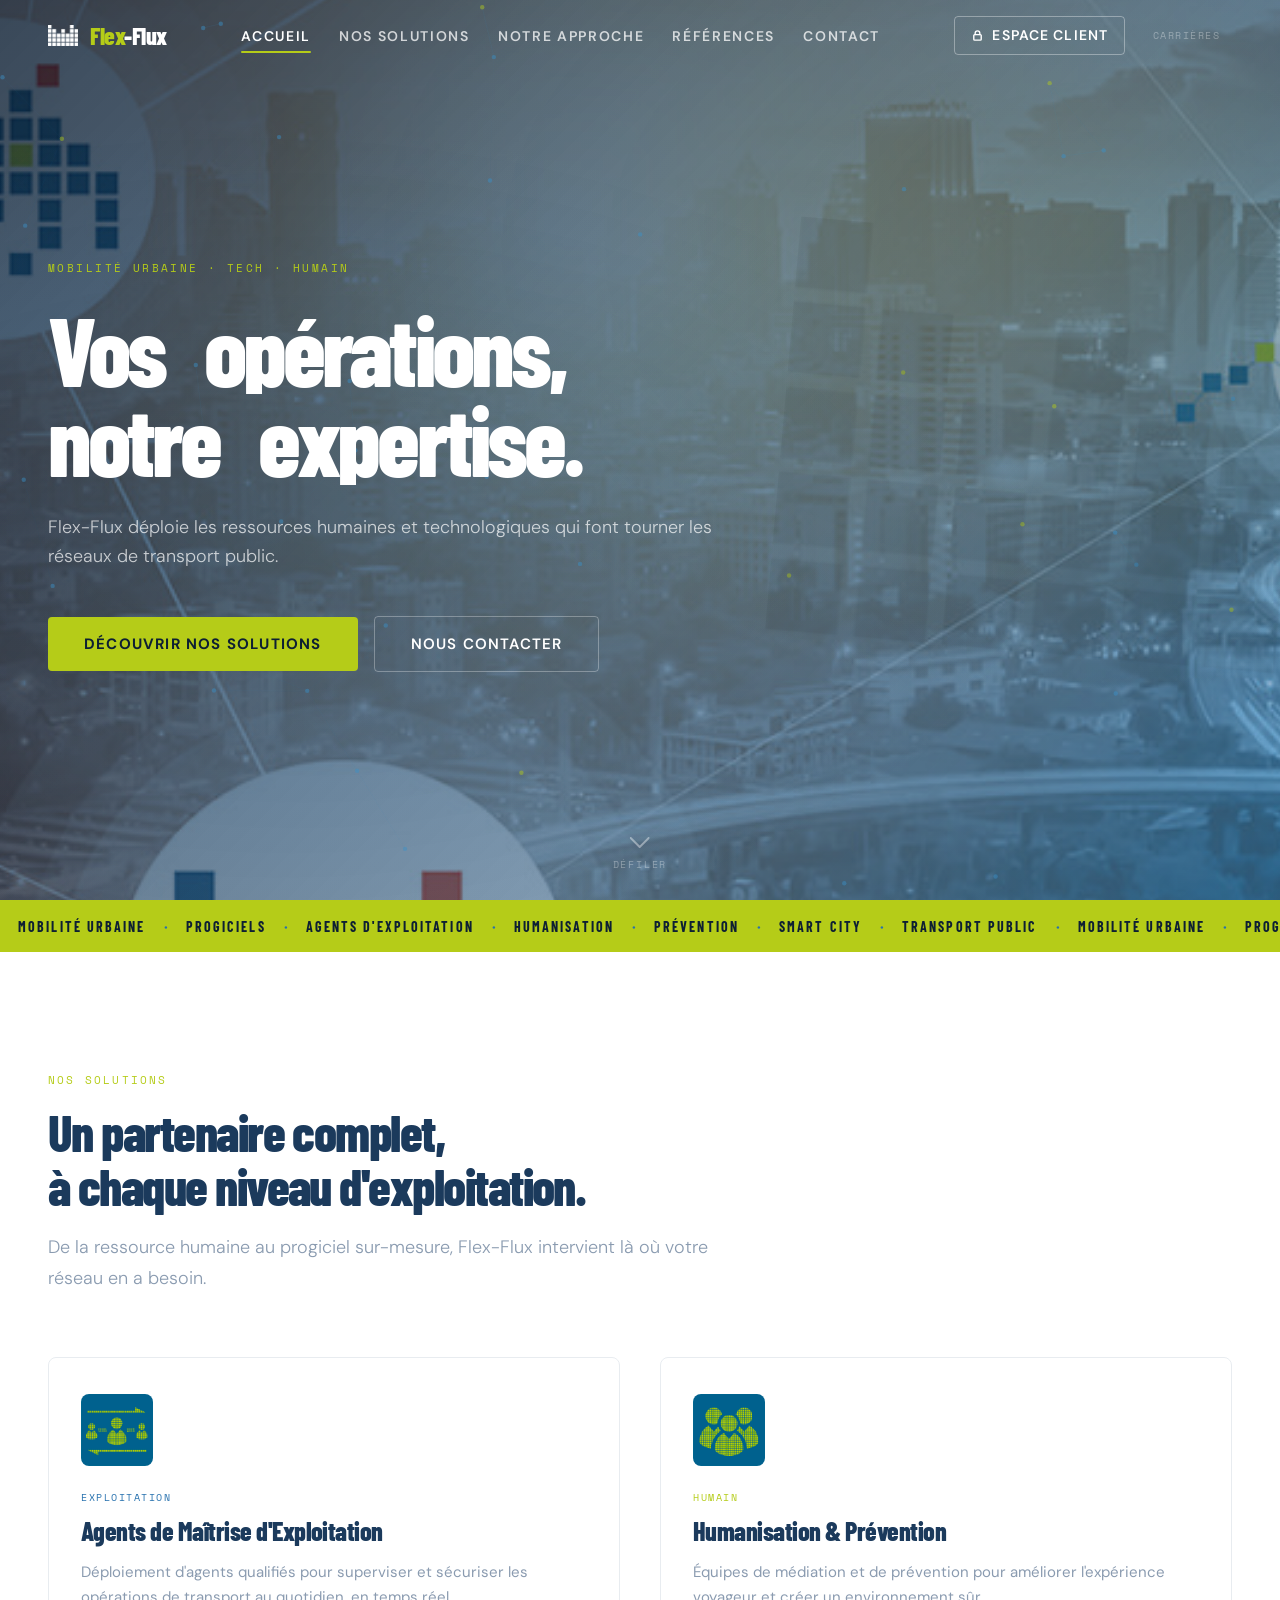
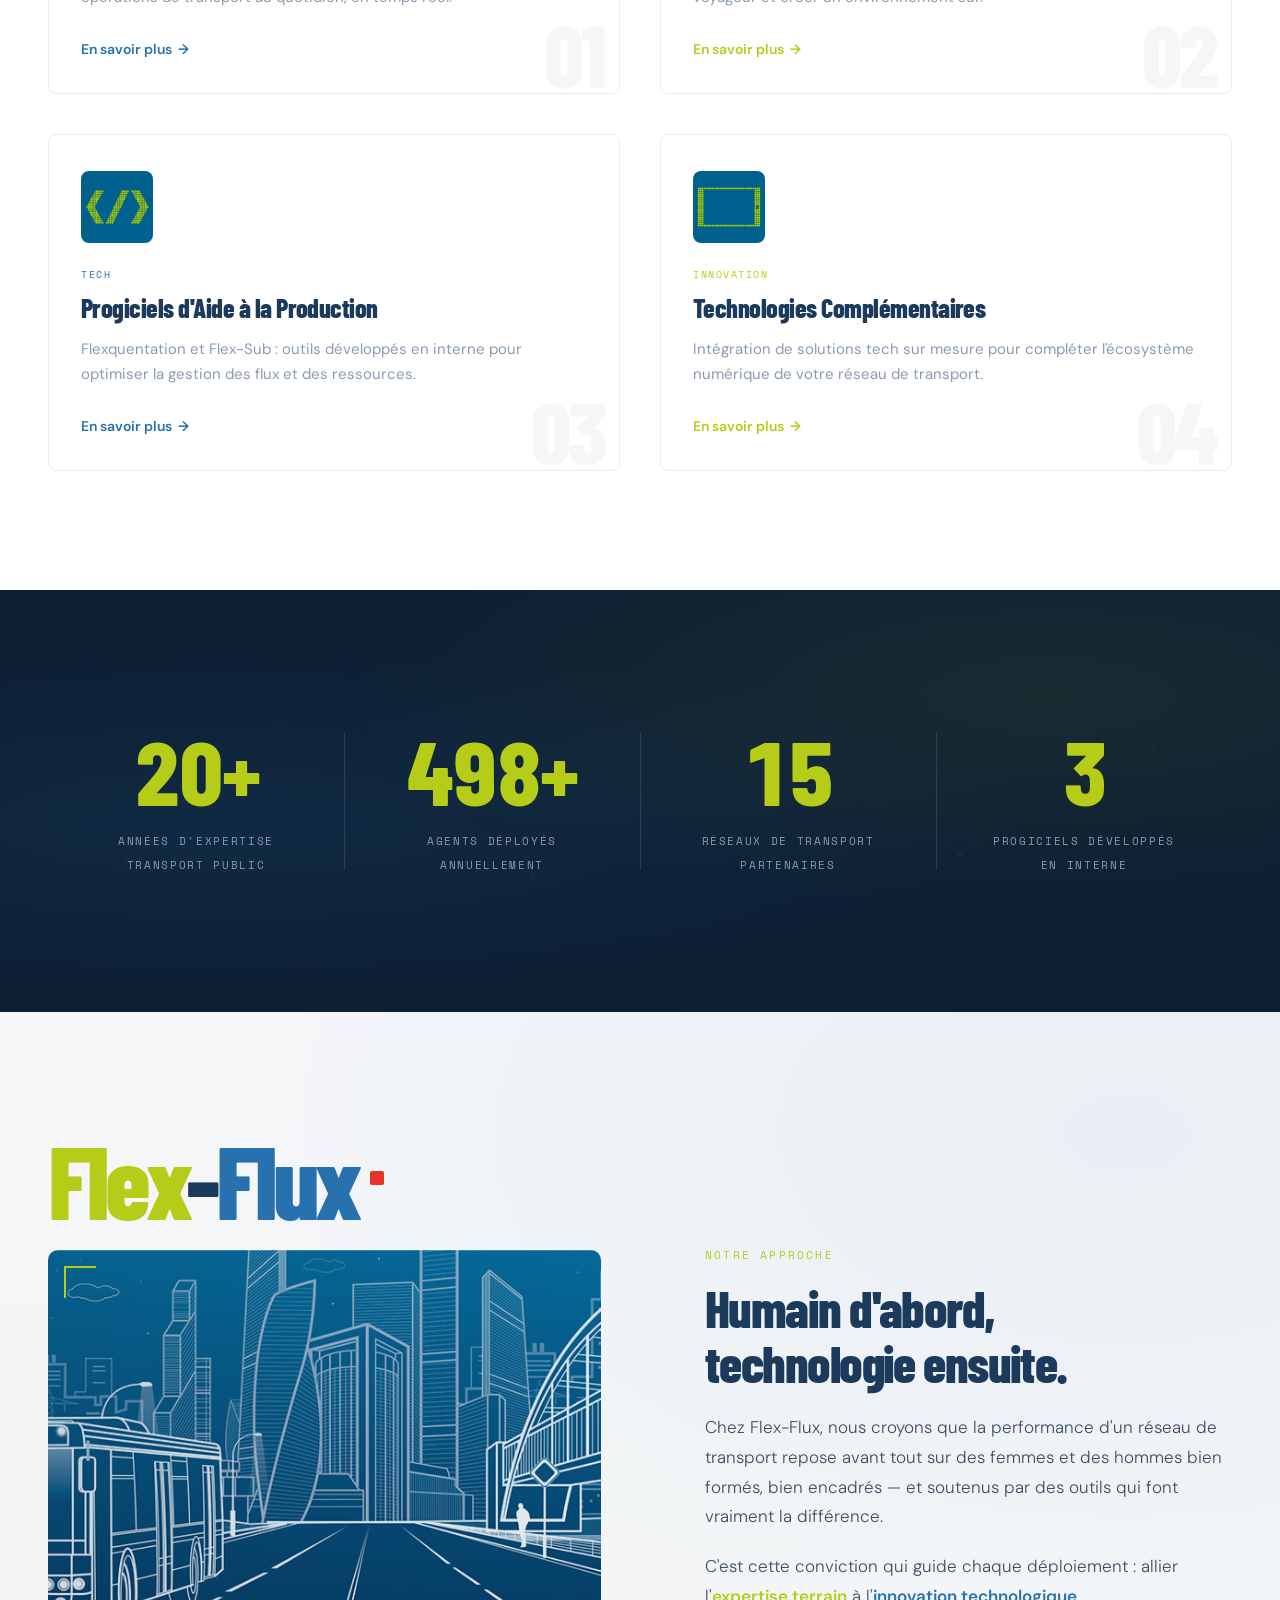
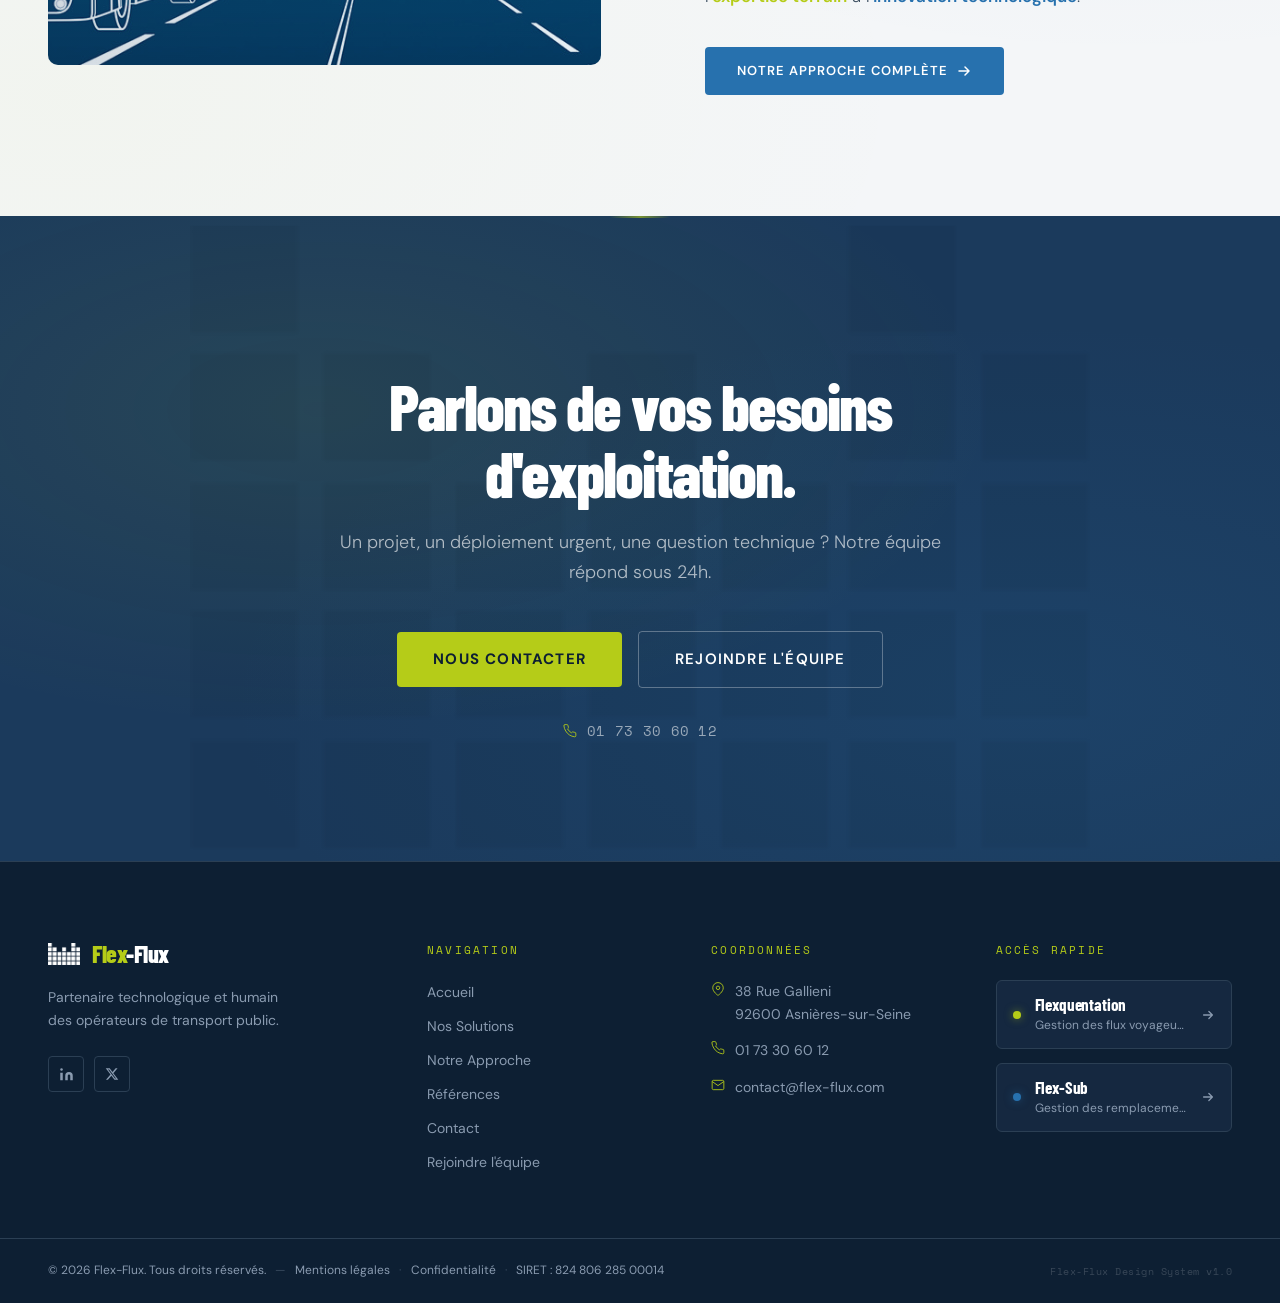
==== commit 16020839: "Flex 2.0 version 1" ====
--- a/index.html
+++ b/index.html
@@ -108,25 +108,37 @@
         <li><a class="navbar__nav-link" href="notre-approche.html">Notre Approche</a></li>
         <li><a class="navbar__nav-link" href="references.html">Références</a></li>
         <li><a class="navbar__nav-link" href="contact.html">Contact</a></li>
+        
       </ul>
     </nav>
 
     <div class="navbar__actions">
-      <a class="navbar__cta" href="espace-client.html">
-        <svg width="13" height="13" viewBox="0 0 14 14" fill="none" aria-hidden="true">
-          <rect x="3" y="6" width="8" height="6" rx="1" stroke="currentColor" stroke-width="1.5" fill="none"/>
-          <path d="M4.5 6V4.5a2.5 2.5 0 0 1 5 0V6" stroke="currentColor" stroke-width="1.5" stroke-linecap="round" fill="none"/>
-        </svg>
-        Espace Client
-      </a>
-      <button class="navbar__burger" id="burger-btn" type="button"
-              aria-label="Ouvrir le menu" aria-expanded="false"
-              aria-controls="mobile-menu">
-        <span class="navbar__burger-bar" aria-hidden="true"></span>
-        <span class="navbar__burger-bar" aria-hidden="true"></span>
-        <span class="navbar__burger-bar" aria-hidden="true"></span>
-      </button>
-    </div>
+  <a class="navbar__cta" href="espace-client.html">
+    <svg width="13" height="13" viewBox="0 0 14 14" fill="none" aria-hidden="true">
+      <rect x="3" y="6" width="8" height="6" rx="1"
+            stroke="currentColor" stroke-width="1.5" fill="none"/>
+      <path d="M4.5 6V4.5a2.5 2.5 0 0 1 5 0V6"
+            stroke="currentColor" stroke-width="1.5" stroke-linecap="round" fill="none"/>
+    </svg>
+    Espace Client
+  </a>
+  <a href="carrieres/index.html"
+     class="navbar__careers-link"
+     style="font-family:var(--font-mono);font-size:.6rem;text-transform:uppercase;
+            letter-spacing:.15em;color:rgba(255,255,255,.35);padding:.5rem .75rem;
+            border-radius:4px;transition:color .2s;"
+     onmouseover="this.style.color='rgba(255,255,255,.7)'"
+     onmouseout="this.style.color='rgba(255,255,255,.35)'">
+    Carrières
+  </a>
+  <button class="navbar__burger" id="burger-btn" type="button"
+          aria-label="Ouvrir le menu" aria-expanded="false"
+          aria-controls="mobile-menu">
+    <span class="navbar__burger-bar" aria-hidden="true"></span>
+    <span class="navbar__burger-bar" aria-hidden="true"></span>
+    <span class="navbar__burger-bar" aria-hidden="true"></span>
+  </button>
+</div>
   </div>
 </header>
 
@@ -163,11 +175,19 @@
         </a>
       </li>
       <li class="mobile-menu__item" style="--item-index:4">
-        <a class="mobile-menu__link" href="contact.html">
-          <span class="mobile-menu__link-label">Contact</span>
-          <span class="mobile-menu__link-arrow" aria-hidden="true">→</span>
-        </a>
-      </li>
+  <a class="mobile-menu__link" href="contact.html">
+    <span class="mobile-menu__link-label">Contact</span>
+    <span class="mobile-menu__link-arrow" aria-hidden="true">→</span>
+  </a>
+</li>
+<li class="mobile-menu__item" style="--item-index:5">
+  <a class="mobile-menu__link"
+     href="carrieres/index.html"
+     style="opacity:.4;font-size:clamp(1.2rem,5vw,1.75rem);">
+    <span class="mobile-menu__link-label">Carrières</span>
+    <span class="mobile-menu__link-arrow" aria-hidden="true">→</span>
+  </a>
+</li>
     </ul>
     <div class="mobile-menu__cta-wrap">
       <a class="mobile-menu__cta" href="espace-client.html">Espace Client</a>
--- a/css/navbar.css
+++ b/css/navbar.css
@@ -397,4 +397,58 @@
 .mobile-menu__cta:hover {
   background: var(--ff-pixel-green-dark);
   transform: translateY(-2px);
+}
+
+/* Lien Carrières — caché sur mobile, visible desktop uniquement */
+.navbar__careers-link {
+  display: none;
+}
+
+@media (min-width: 1024px) {
+  .navbar__careers-link {
+    display: inline-block;
+  }
+}
+
+/* Navbar sur fond clair — texte noir */
+.navbar.is-light {
+  background: rgba(255, 255, 255, .95);
+  border-bottom-color: rgba(0, 0, 0, .08);
+}
+
+.navbar.is-light .navbar__nav-link {
+  color: rgba(0, 0, 0, .6);
+}
+
+.navbar.is-light .navbar__nav-link:hover {
+  color: var(--ff-navy);
+}
+
+.navbar.is-light .navbar__nav-link[aria-current="page"] {
+  color: var(--ff-navy);
+}
+
+.navbar.is-light .navbar__logo-text {
+  color: var(--ff-navy);
+}
+
+.navbar.is-light .navbar__cta {
+  color: var(--ff-navy);
+  border-color: rgba(0, 0, 0, .25);
+}
+
+.navbar.is-light .navbar__cta:hover {
+  color: var(--ff-bg-deep);
+}
+
+.navbar.is-light .navbar__careers-link {
+  color: rgba(0, 0, 0, .25) !important;
+}
+
+.navbar.is-light .navbar__burger-bar {
+  background: var(--ff-navy);
+}
+
+.navbar.is-light .navbar__logo-sigle {
+  filter: invert(1);
 }
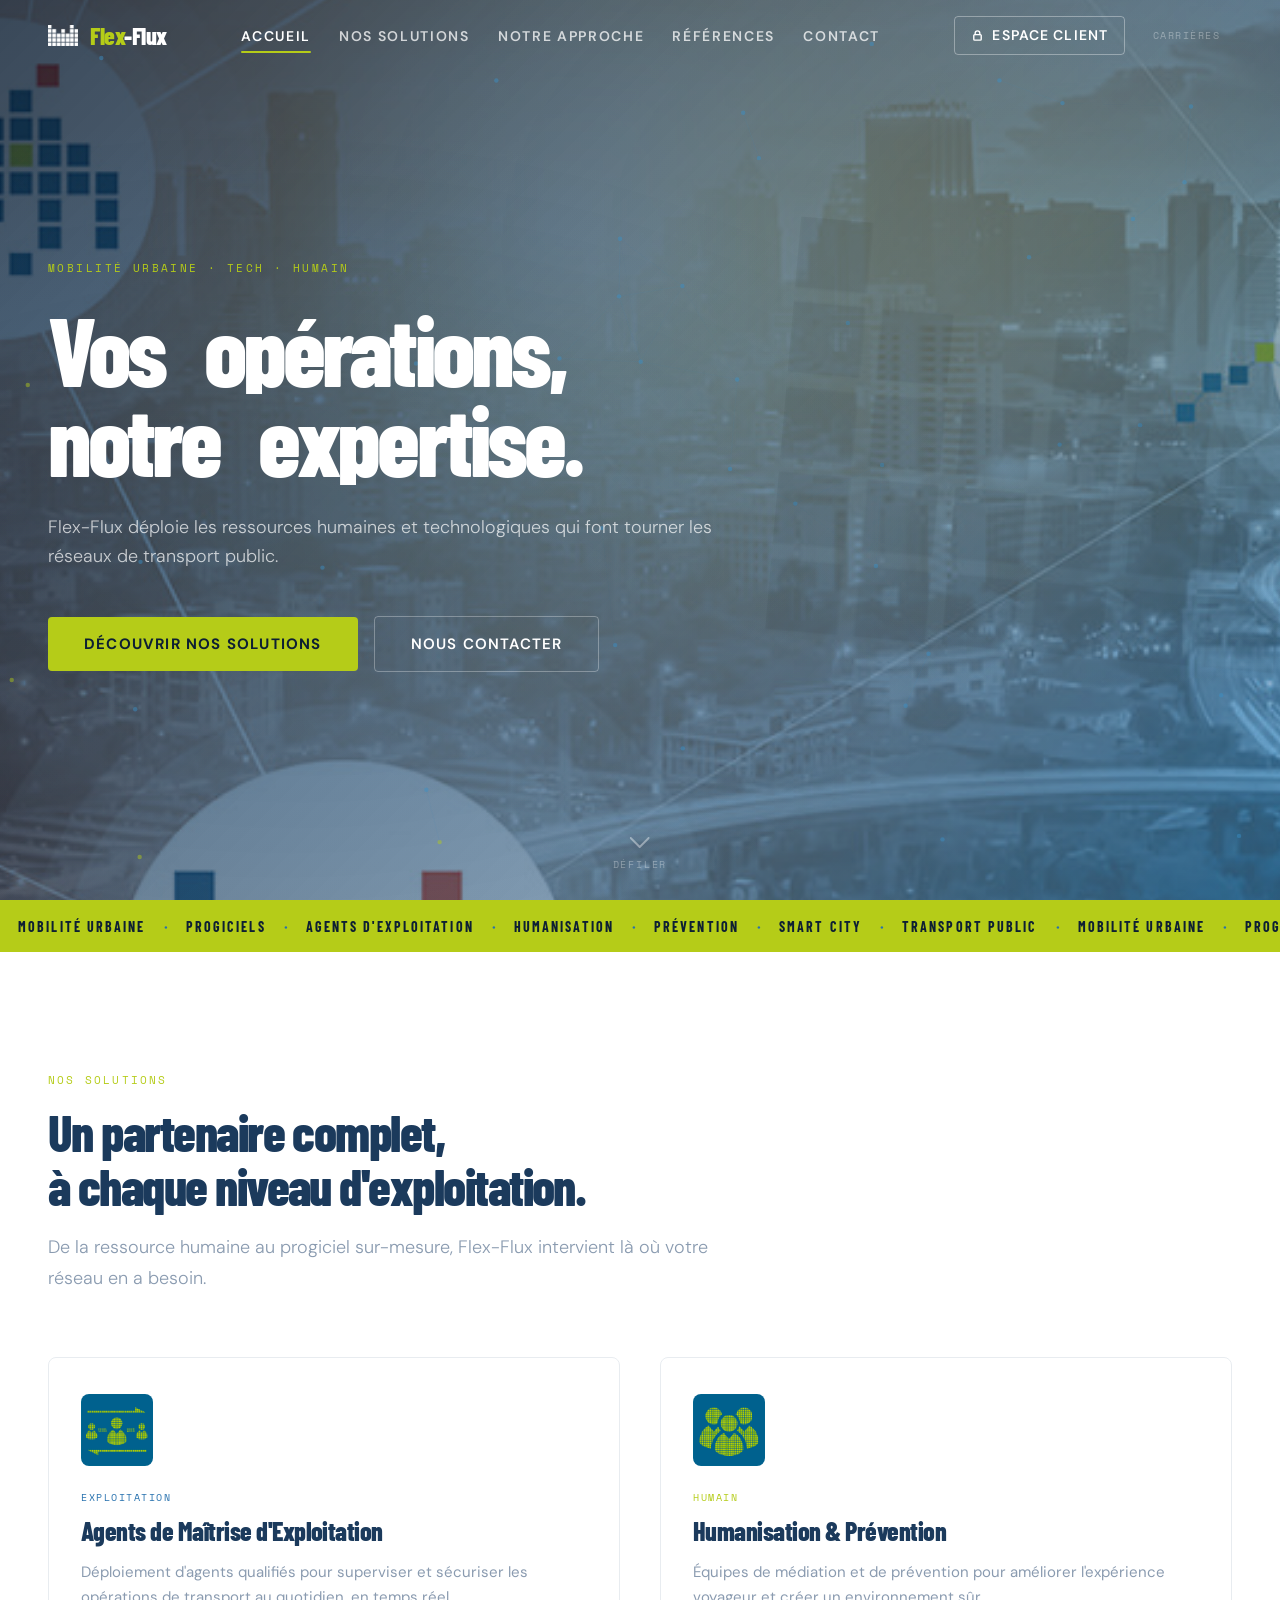
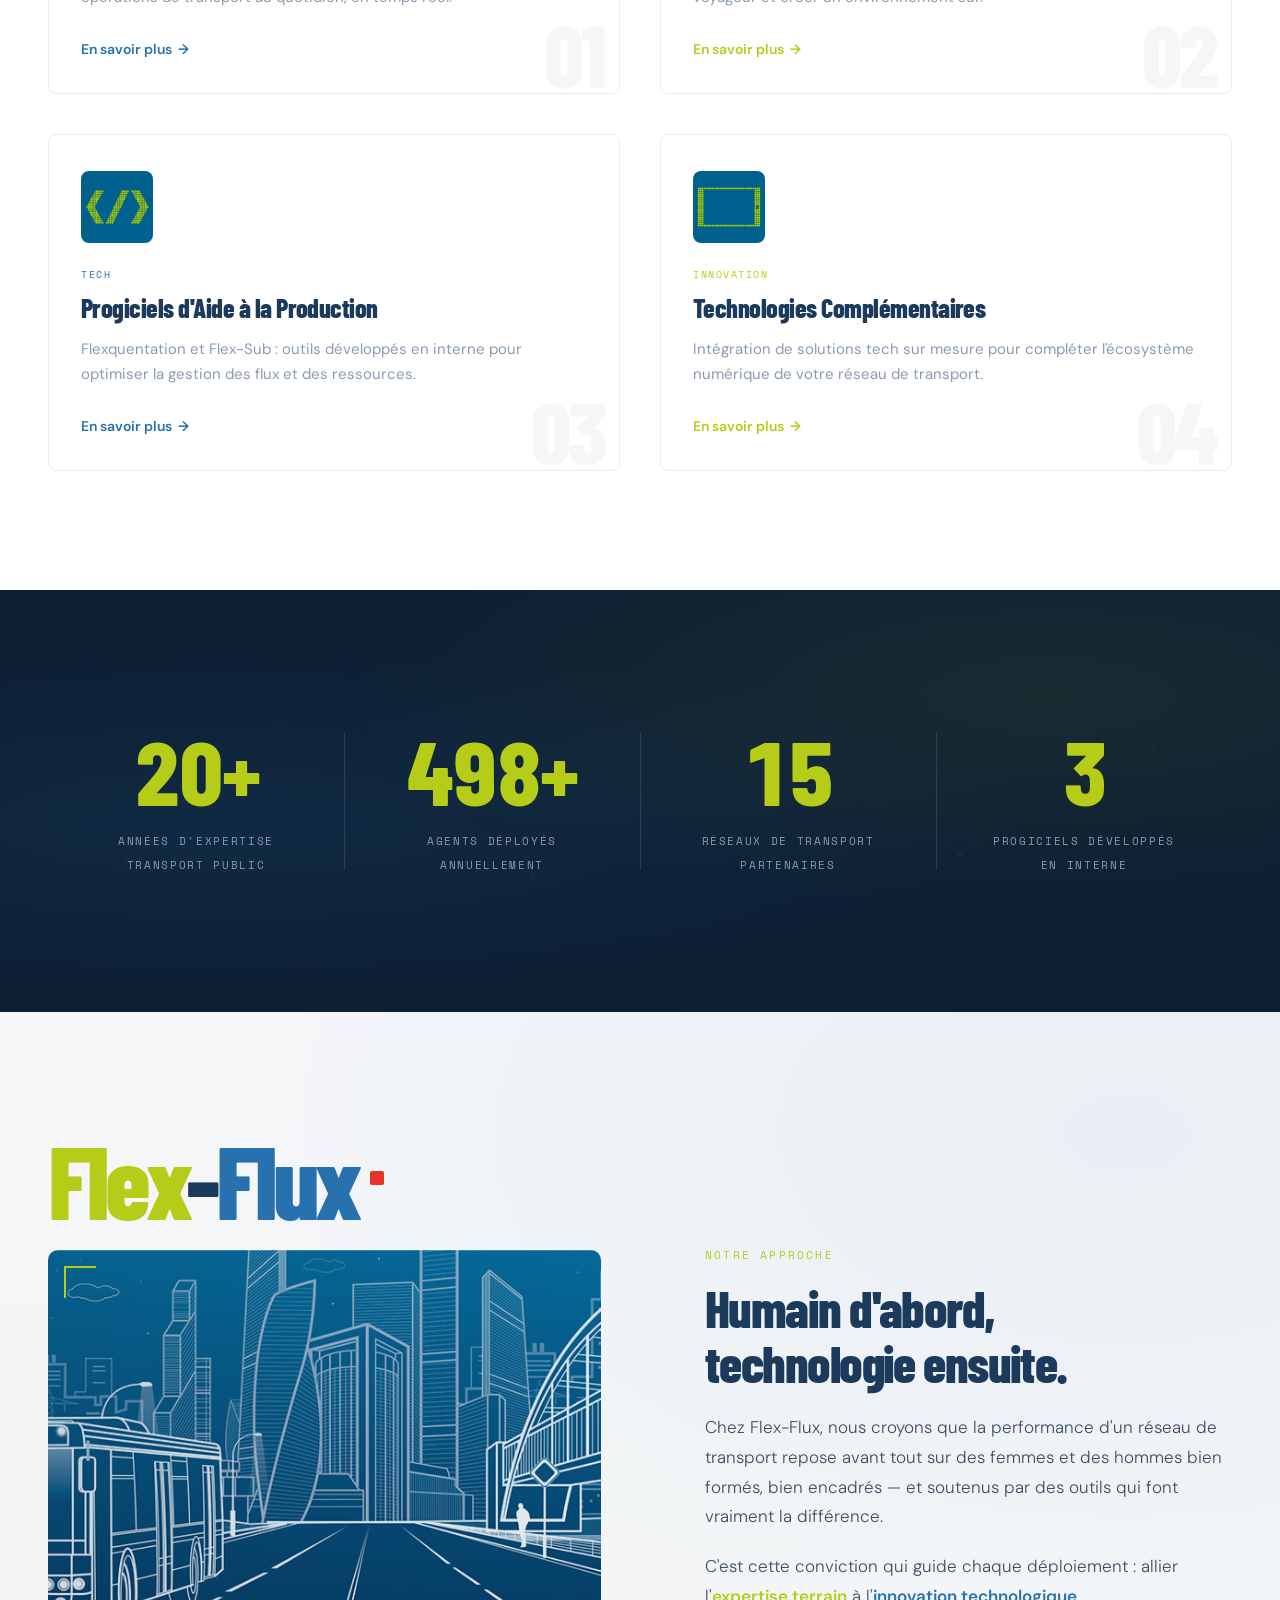
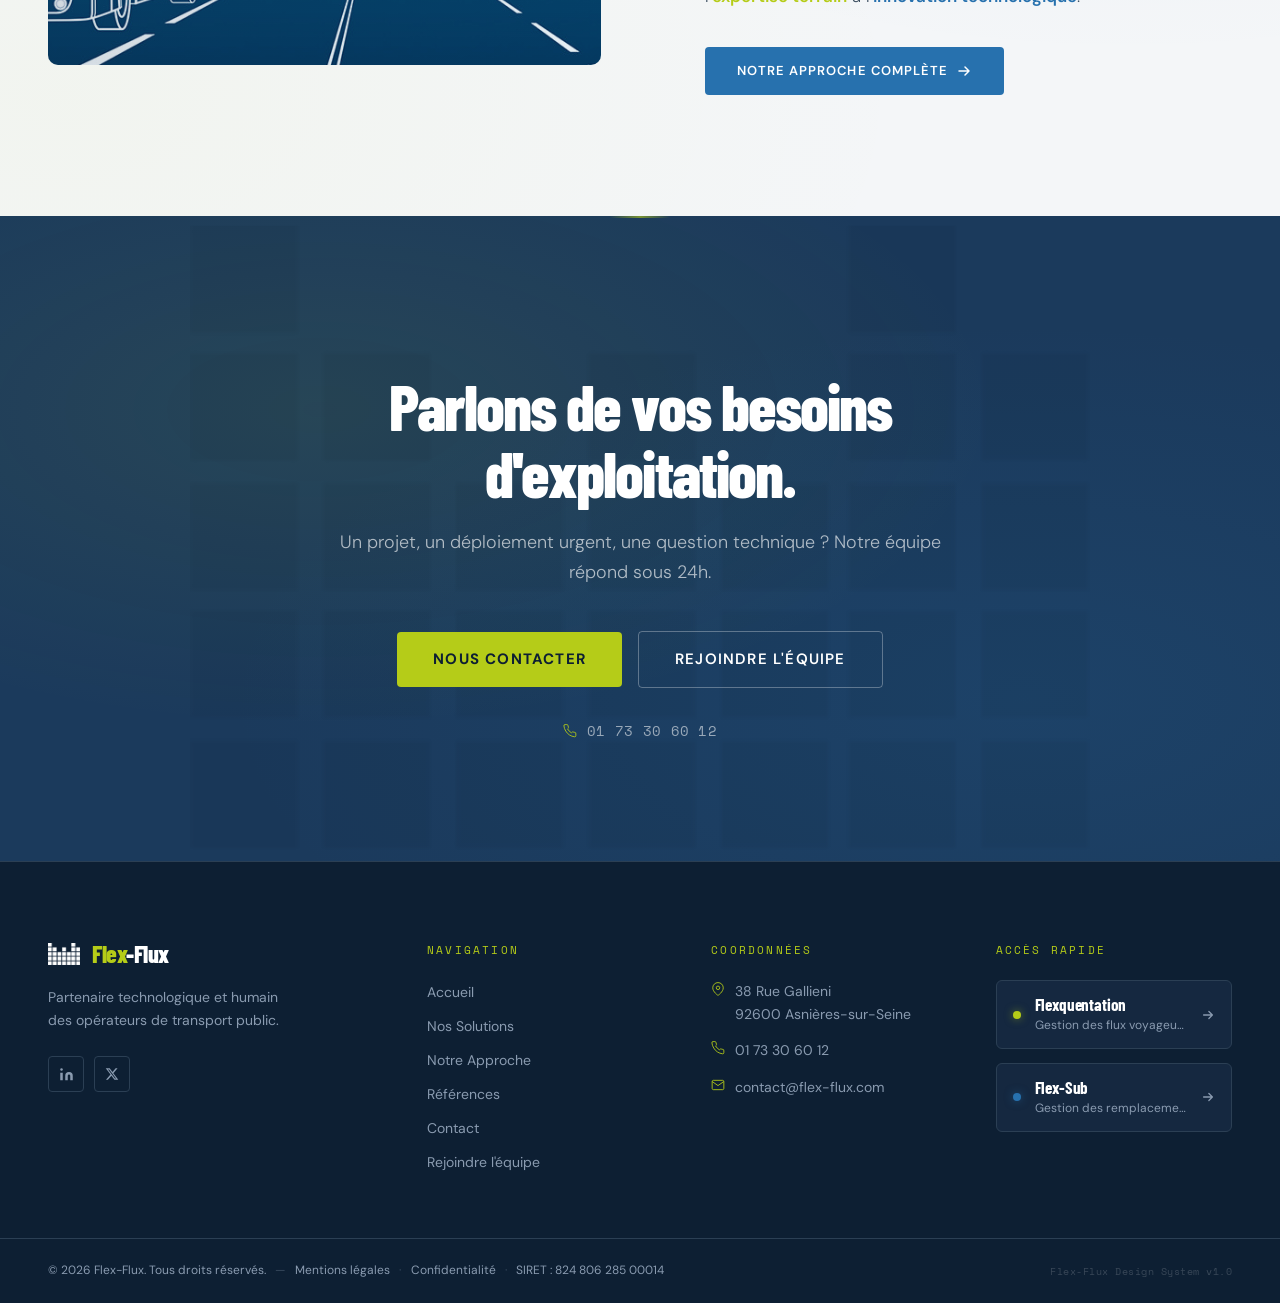
==== commit e29ce632: "Flex 2.0 v1" ====
--- a/index.html
+++ b/index.html
@@ -1,6 +1,10 @@
 <!DOCTYPE html>
 <html lang="fr">
 <head>
+  <script>
+  var isGitHubPages = window.location.hostname === 'elijahdbo.github.io';
+  document.write('<base href="' + (isGitHubPages ? '/flex-flux/' : '/') + '">');
+</script>
   <!-- ═══════════════════════════════════════════════════════════
        META TECHNIQUES — Encoding, viewport, base
        ═══════════════════════════════════════════════════════════ -->
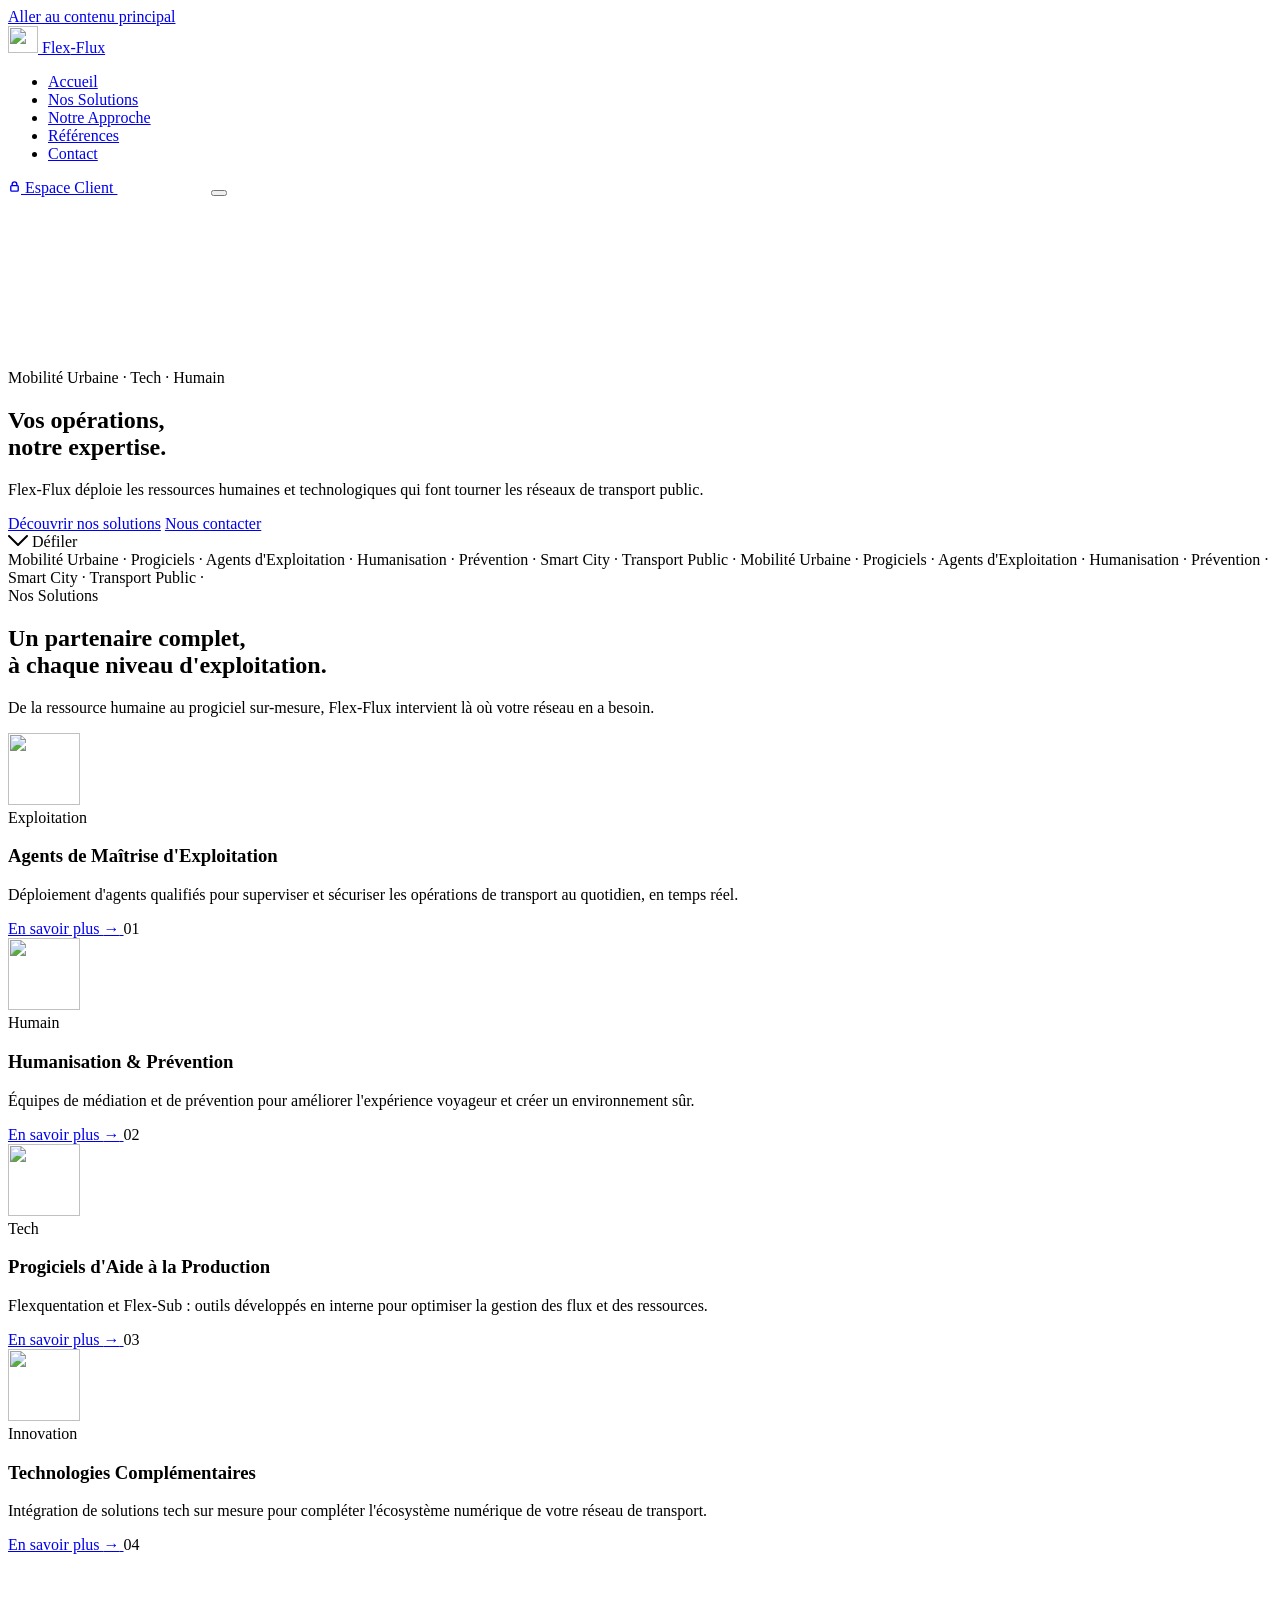
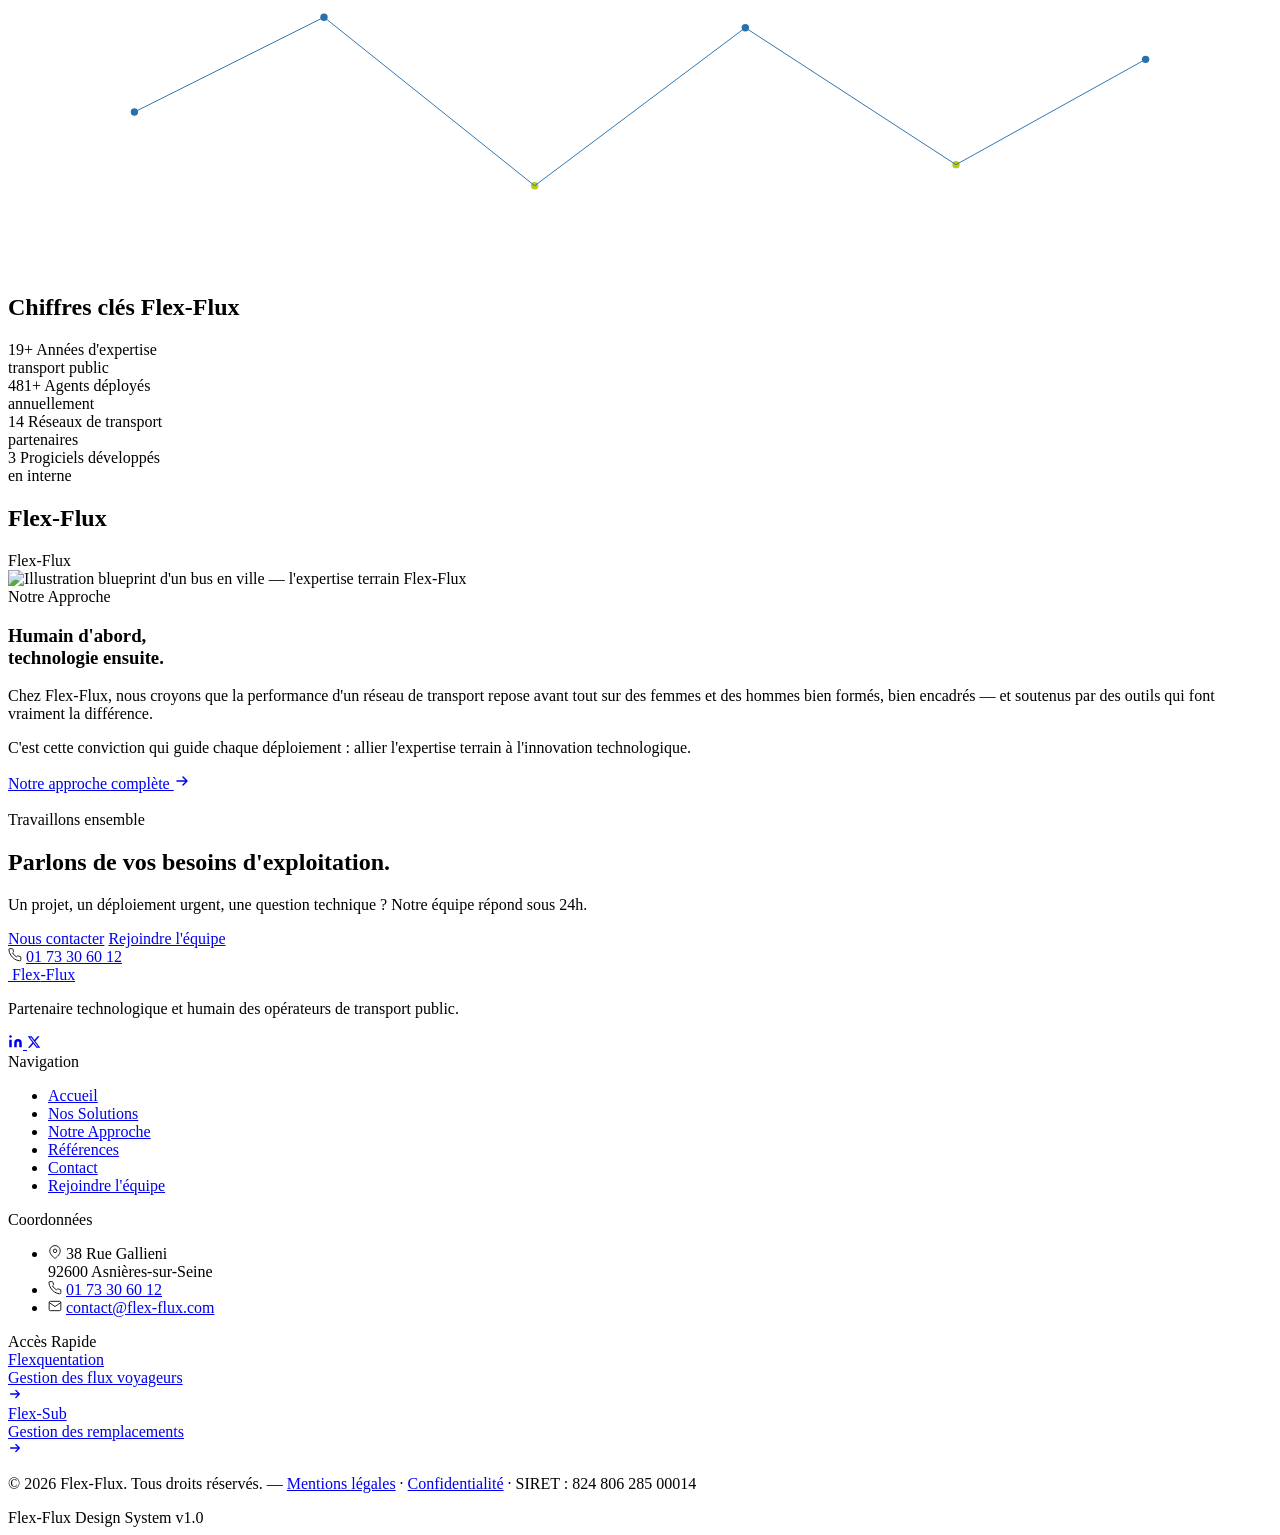
==== commit 0201e2f9: "Flex 2.0 version 1 finale" ====
--- a/index.html
+++ b/index.html
@@ -1,14 +1,11 @@
 <!DOCTYPE html>
 <html lang="fr">
 <head>
-  <script>
-  var isGitHubPages = window.location.hostname === 'elijahdbo.github.io';
-  document.write('<base href="' + (isGitHubPages ? '/flex-flux/' : '/') + '">');
-</script>
   <!-- ═══════════════════════════════════════════════════════════
        META TECHNIQUES — Encoding, viewport, base
        ═══════════════════════════════════════════════════════════ -->
   <meta charset="UTF-8">
+  <base href="/flex-flux/">
   <meta name="viewport" content="width=device-width, initial-scale=1, viewport-fit=cover">
   <meta http-equiv="X-UA-Compatible" content="IE=edge">
 
